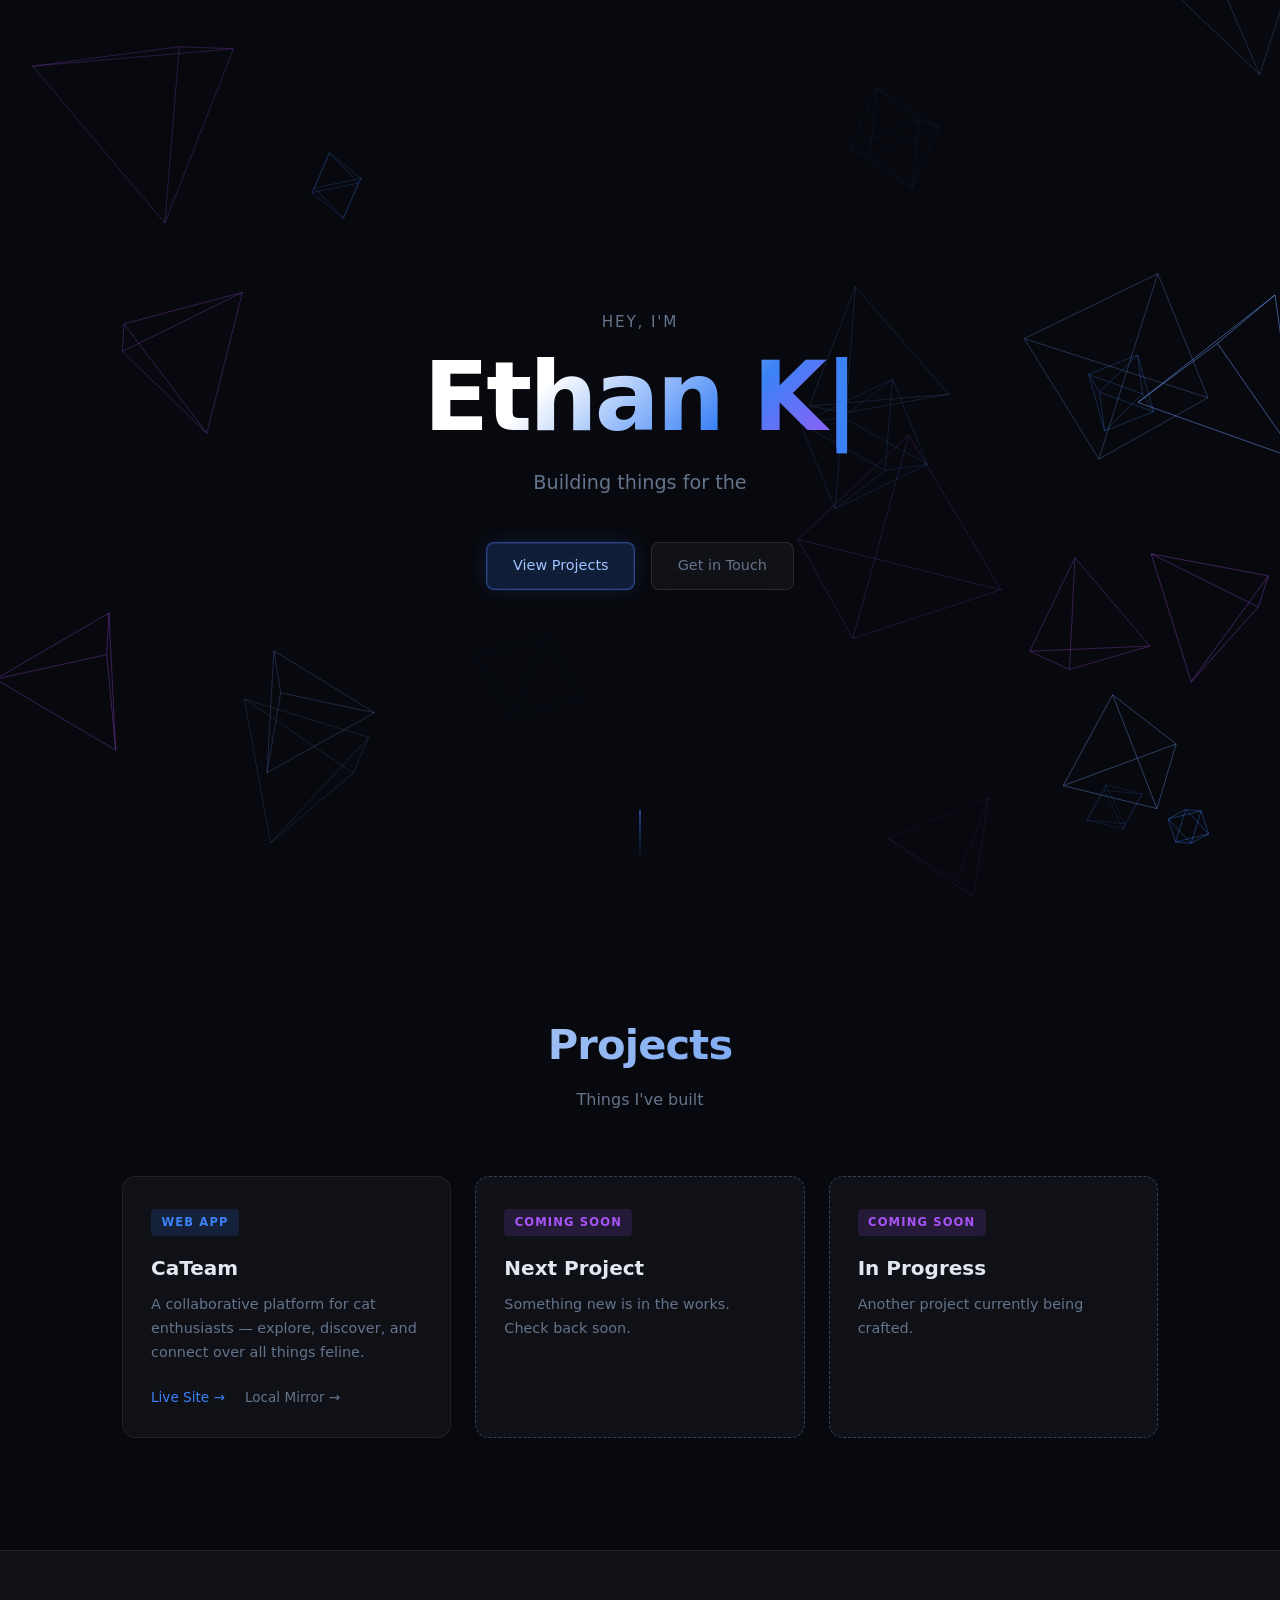
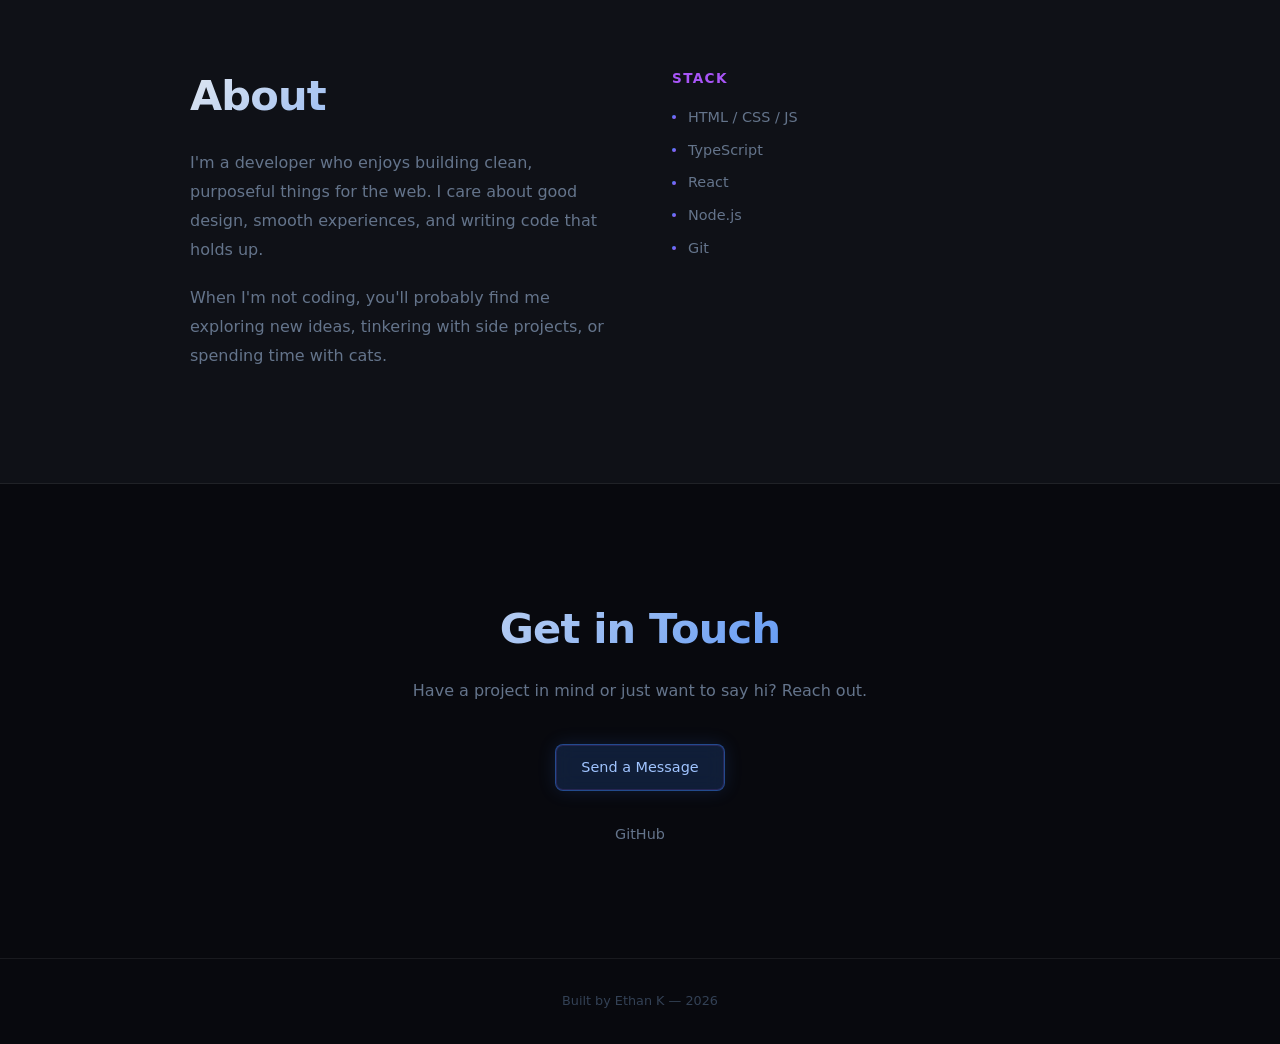
==== index.html @ a02b7e68 "Remove nav, translucent buttons, animated 3D geometric canvas background Co-authored-by: EthanK511 <" ====
<!DOCTYPE html>
<html lang="en">
<head>
  <meta charset="UTF-8" />
  <meta name="viewport" content="width=device-width, initial-scale=1.0" />
  <title>Ethan K — Portfolio</title>
  <link rel="stylesheet" href="styles.css" />
</head>
<body>

  <!-- 3D geometric canvas background -->
  <canvas id="bg-canvas"></canvas>

  <!-- Hero -->
  <section class="hero" id="hero">
    <div class="hero-content">
      <p class="hero-eyebrow">Hey, I'm</p>
      <h1 class="hero-name">Ethan K<span class="cursor">|</span></h1>
      <p class="hero-tagline"><span id="typed-text"></span></p>
      <div class="hero-cta">
        <a href="#projects" class="btn btn-primary">View Projects</a>
        <a href="#contact" class="btn btn-ghost">Get in Touch</a>
      </div>
    </div>
    <div class="scroll-hint">
      <span class="scroll-line"></span>
    </div>
  </section>

  <!-- Projects -->
  <section class="projects" id="projects">
    <div class="section-header">
      <h2 class="section-title">Projects</h2>
      <p class="section-subtitle">Things I've built</p>
    </div>
    <div class="projects-grid">

      <article class="card" data-index="0">
        <div class="card-accent"></div>
        <div class="card-body">
          <span class="card-tag">Web App</span>
          <h3 class="card-title">CaTeam</h3>
          <p class="card-desc">
            A collaborative platform for cat enthusiasts — explore, discover,
            and connect over all things feline.
          </p>
          <div class="card-links">
            <a href="https://cat.cateam.me" target="_blank" rel="noopener" class="card-link">Live Site &rarr;</a>
            <a href="cat-website/" class="card-link card-link--dim">Local Mirror &rarr;</a>
          </div>
        </div>
      </article>

      <!-- Placeholder cards — add more projects here -->
      <article class="card card--ghost" data-index="1">
        <div class="card-accent"></div>
        <div class="card-body">
          <span class="card-tag">Coming Soon</span>
          <h3 class="card-title">Next Project</h3>
          <p class="card-desc">Something new is in the works. Check back soon.</p>
        </div>
      </article>

      <article class="card card--ghost" data-index="2">
        <div class="card-accent"></div>
        <div class="card-body">
          <span class="card-tag">Coming Soon</span>
          <h3 class="card-title">In Progress</h3>
          <p class="card-desc">Another project currently being crafted.</p>
        </div>
      </article>

    </div>
  </section>

  <!-- About -->
  <section class="about" id="about">
    <div class="about-inner">
      <div class="about-text">
        <h2 class="section-title">About</h2>
        <p>
          I'm a developer who enjoys building clean, purposeful things for the web.
          I care about good design, smooth experiences, and writing code that holds up.
        </p>
        <p>
          When I'm not coding, you'll probably find me exploring new ideas, tinkering
          with side projects, or spending time with cats.
        </p>
      </div>
      <div class="about-stack">
        <h3>Stack</h3>
        <ul class="stack-list">
          <li>HTML / CSS / JS</li>
          <li>TypeScript</li>
          <li>React</li>
          <li>Node.js</li>
          <li>Git</li>
        </ul>
      </div>
    </div>
  </section>

  <!-- Contact -->
  <section class="contact" id="contact">
    <div class="contact-inner">
      <h2 class="section-title">Get in Touch</h2>
      <p class="contact-sub">Have a project in mind or just want to say hi? Reach out.</p>
      <a href="mailto:hello@cateam.me" class="btn btn-primary">Send a Message</a>
      <div class="social-links">
        <a href="https://github.com/EthanK511" target="_blank" rel="noopener">GitHub</a>
      </div>
    </div>
  </section>

  <footer class="footer">
    <p>Built by Ethan K &mdash; <span id="year"></span></p>
  </footer>

  <script src="script.js"></script>
</body>
</html>
---- styles.css ----
/* ============================================================
   Base & Reset
   ============================================================ */
*, *::before, *::after {
  box-sizing: border-box;
  margin: 0;
  padding: 0;
}

:root {
  --bg:           #08090e;
  --surface:      #0f1117;
  --surface-2:    #161822;
  --border:       rgba(255, 255, 255, 0.07);
  --blue:         #3b82f6;
  --blue-dim:     rgba(59, 130, 246, 0.15);
  --purple:       #a855f7;
  --purple-dim:   rgba(168, 85, 247, 0.15);
  --text:         #e2e8f0;
  --text-muted:   #64748b;
  --text-faint:   #334155;
  --radius:       14px;
  --transition:   0.3s cubic-bezier(0.4, 0, 0.2, 1);
}

html {
  scroll-behavior: smooth;
  font-size: 16px;
}

body {
  background: var(--bg);
  color: var(--text);
  font-family: 'Inter', system-ui, -apple-system, sans-serif;
  line-height: 1.6;
  overflow-x: hidden;
}

a {
  color: inherit;
  text-decoration: none;
}

/* ============================================================
   Canvas background
   ============================================================ */
#bg-canvas {
  position: fixed;
  inset: 0;
  z-index: 0;
  pointer-events: none;
}

/* ============================================================
   Buttons — glass / translucent
   ============================================================ */
.btn {
  display: inline-block;
  padding: 0.7rem 1.6rem;
  border-radius: 8px;
  font-size: 0.9rem;
  font-weight: 500;
  cursor: pointer;
  backdrop-filter: blur(10px);
  -webkit-backdrop-filter: blur(10px);
  transition: transform var(--transition), box-shadow var(--transition),
              background var(--transition), border-color var(--transition);
}

.btn:hover {
  transform: translateY(-2px);
}

.btn-primary {
  background: rgba(59, 130, 246, 0.18);
  border: 1px solid rgba(59, 130, 246, 0.45);
  color: #a0c4ff;
  box-shadow: 0 0 18px rgba(59, 130, 246, 0.15),
              inset 0 0 0 1px rgba(168, 85, 247, 0.15);
}

.btn-primary:hover {
  background: rgba(59, 130, 246, 0.28);
  border-color: rgba(168, 85, 247, 0.55);
  box-shadow: 0 0 28px rgba(59, 130, 246, 0.3),
              inset 0 0 0 1px rgba(168, 85, 247, 0.25);
}

.btn-ghost {
  background: rgba(255, 255, 255, 0.04);
  border: 1px solid rgba(255, 255, 255, 0.1);
  color: var(--text-muted);
}

.btn-ghost:hover {
  background: rgba(255, 255, 255, 0.08);
  border-color: rgba(59, 130, 246, 0.4);
  color: var(--text);
}

/* ============================================================
   Hero
   ============================================================ */
.hero {
  min-height: 100vh;
  display: flex;
  align-items: center;
  justify-content: center;
  position: relative;
  z-index: 1;
  padding: 2rem;
}

.hero-content {
  position: relative;
  z-index: 2;
  text-align: center;
  max-width: 720px;
}

.hero-eyebrow {
  font-size: 0.95rem;
  color: var(--text-muted);
  letter-spacing: 0.12em;
  text-transform: uppercase;
  margin-bottom: 0.75rem;
}

.hero-name {
  font-size: clamp(3rem, 8vw, 6rem);
  font-weight: 800;
  letter-spacing: -0.03em;
  line-height: 1.05;
  background: linear-gradient(135deg, #fff 30%, var(--blue) 70%, var(--purple));
  -webkit-background-clip: text;
  -webkit-text-fill-color: transparent;
  background-clip: text;
  margin-bottom: 1.25rem;
}

.cursor {
  animation: blink 1s step-end infinite;
  -webkit-text-fill-color: var(--blue);
}

@keyframes blink {
  50% { opacity: 0; }
}

.hero-tagline {
  font-size: 1.2rem;
  color: var(--text-muted);
  min-height: 1.8em;
  margin-bottom: 2.5rem;
}

.hero-cta {
  display: flex;
  gap: 1rem;
  justify-content: center;
  flex-wrap: wrap;
}

/* Scroll hint */
.scroll-hint {
  position: absolute;
  bottom: 2.5rem;
  left: 50%;
  transform: translateX(-50%);
  z-index: 2;
}

.scroll-line {
  display: block;
  width: 1px;
  height: 50px;
  margin: 0 auto;
  background: linear-gradient(to bottom, var(--blue), transparent);
  animation: scrollPulse 2s ease-in-out infinite;
}

@keyframes scrollPulse {
  0%, 100% { opacity: 0.3; transform: scaleY(1); }
  50%       { opacity: 1;   transform: scaleY(1.15); }
}

/* ============================================================
   Section shared
   ============================================================ */
section {
  padding: 7rem 2rem;
  position: relative;
  z-index: 1;
}

.section-header {
  text-align: center;
  margin-bottom: 4rem;
}

.section-title {
  font-size: clamp(1.8rem, 4vw, 2.6rem);
  font-weight: 700;
  letter-spacing: -0.02em;
  background: linear-gradient(135deg, var(--text), var(--blue));
  -webkit-background-clip: text;
  -webkit-text-fill-color: transparent;
  background-clip: text;
  margin-bottom: 0.5rem;
}

.section-subtitle {
  color: var(--text-muted);
  font-size: 1rem;
}

/* ============================================================
   Projects Grid
   ============================================================ */
.projects {
  max-width: 1100px;
  margin: 0 auto;
}

.projects-grid {
  display: grid;
  grid-template-columns: repeat(auto-fill, minmax(300px, 1fr));
  gap: 1.5rem;
}

/* Card */
.card {
  background: var(--surface);
  border: 1px solid var(--border);
  border-radius: var(--radius);
  overflow: hidden;
  position: relative;
  transition: transform var(--transition), box-shadow var(--transition),
              border-color var(--transition);
  opacity: 0;
  transform: translateY(24px);
}

.card.visible {
  opacity: 1;
  transform: translateY(0);
}

.card:hover {
  transform: translateY(-6px);
  box-shadow: 0 20px 60px rgba(0, 0, 0, 0.4), 0 0 30px rgba(59, 130, 246, 0.1);
  border-color: rgba(59, 130, 246, 0.3);
}

.card--ghost {
  border-style: dashed;
  border-color: var(--text-faint);
}

.card--ghost:hover {
  border-color: rgba(168, 85, 247, 0.35);
  box-shadow: 0 20px 60px rgba(0, 0, 0, 0.4), 0 0 30px rgba(168, 85, 247, 0.1);
}

/* Coloured top accent line */
.card-accent {
  height: 3px;
  background: linear-gradient(90deg, var(--blue), var(--purple));
  opacity: 0;
  transition: opacity var(--transition);
}

.card:hover .card-accent {
  opacity: 1;
}

.card--ghost .card-accent {
  background: linear-gradient(90deg, var(--purple), var(--blue));
}

.card-body {
  padding: 1.75rem;
}

.card-tag {
  display: inline-block;
  font-size: 0.72rem;
  font-weight: 600;
  letter-spacing: 0.1em;
  text-transform: uppercase;
  color: var(--blue);
  background: var(--blue-dim);
  padding: 0.25rem 0.65rem;
  border-radius: 4px;
  margin-bottom: 1rem;
}

.card--ghost .card-tag {
  color: var(--purple);
  background: var(--purple-dim);
}

.card-title {
  font-size: 1.25rem;
  font-weight: 700;
  margin-bottom: 0.6rem;
  color: var(--text);
}

.card-desc {
  font-size: 0.9rem;
  color: var(--text-muted);
  line-height: 1.65;
  margin-bottom: 1.4rem;
}

.card-links {
  display: flex;
  gap: 1.25rem;
  flex-wrap: wrap;
}

.card-link {
  font-size: 0.85rem;
  font-weight: 500;
  color: var(--blue);
  transition: color var(--transition);
}

.card-link:hover {
  color: var(--purple);
}

.card-link--dim {
  color: var(--text-muted);
}

.card-link--dim:hover {
  color: var(--text);
}

/* ============================================================
   About
   ============================================================ */
.about {
  background: var(--surface);
  border-top: 1px solid var(--border);
  border-bottom: 1px solid var(--border);
}

.about-inner {
  max-width: 900px;
  margin: 0 auto;
  display: grid;
  grid-template-columns: 1fr 1fr;
  gap: 4rem;
  align-items: start;
}

.about-text p {
  color: var(--text-muted);
  margin-top: 1.25rem;
  line-height: 1.8;
}

.about-stack h3 {
  font-size: 0.85rem;
  font-weight: 600;
  letter-spacing: 0.1em;
  text-transform: uppercase;
  color: var(--purple);
  margin-bottom: 1rem;
  margin-top: 0.35rem;
}

.stack-list {
  list-style: none;
  display: flex;
  flex-direction: column;
  gap: 0.6rem;
}

.stack-list li {
  font-size: 0.9rem;
  color: var(--text-muted);
  padding-left: 1rem;
  position: relative;
}

.stack-list li::before {
  content: '';
  position: absolute;
  left: 0;
  top: 50%;
  transform: translateY(-50%);
  width: 4px;
  height: 4px;
  border-radius: 50%;
  background: linear-gradient(135deg, var(--blue), var(--purple));
}

/* ============================================================
   Contact
   ============================================================ */
.contact {
  text-align: center;
}

.contact-inner {
  max-width: 600px;
  margin: 0 auto;
}

.contact-sub {
  color: var(--text-muted);
  margin-top: 1rem;
  margin-bottom: 2.5rem;
}

.social-links {
  margin-top: 2rem;
  display: flex;
  justify-content: center;
  gap: 1.5rem;
}

.social-links a {
  font-size: 0.9rem;
  color: var(--text-muted);
  transition: color var(--transition);
}

.social-links a:hover {
  color: var(--blue);
}

/* ============================================================
   Footer
   ============================================================ */
.footer {
  border-top: 1px solid var(--border);
  padding: 2rem;
  text-align: center;
  font-size: 0.8rem;
  color: var(--text-faint);
}

/* ============================================================
   Animations (shared)
   ============================================================ */
.fade-up {
  opacity: 0;
  transform: translateY(20px);
  transition: opacity 0.6s ease, transform 0.6s ease;
}

.fade-up.visible {
  opacity: 1;
  transform: none;
}

/* ============================================================
   Responsive
   ============================================================ */
@media (max-width: 700px) {
  .about-inner {
    grid-template-columns: 1fr;
    gap: 2.5rem;
  }

  .hero-cta {
    flex-direction: column;
    align-items: center;
  }
}
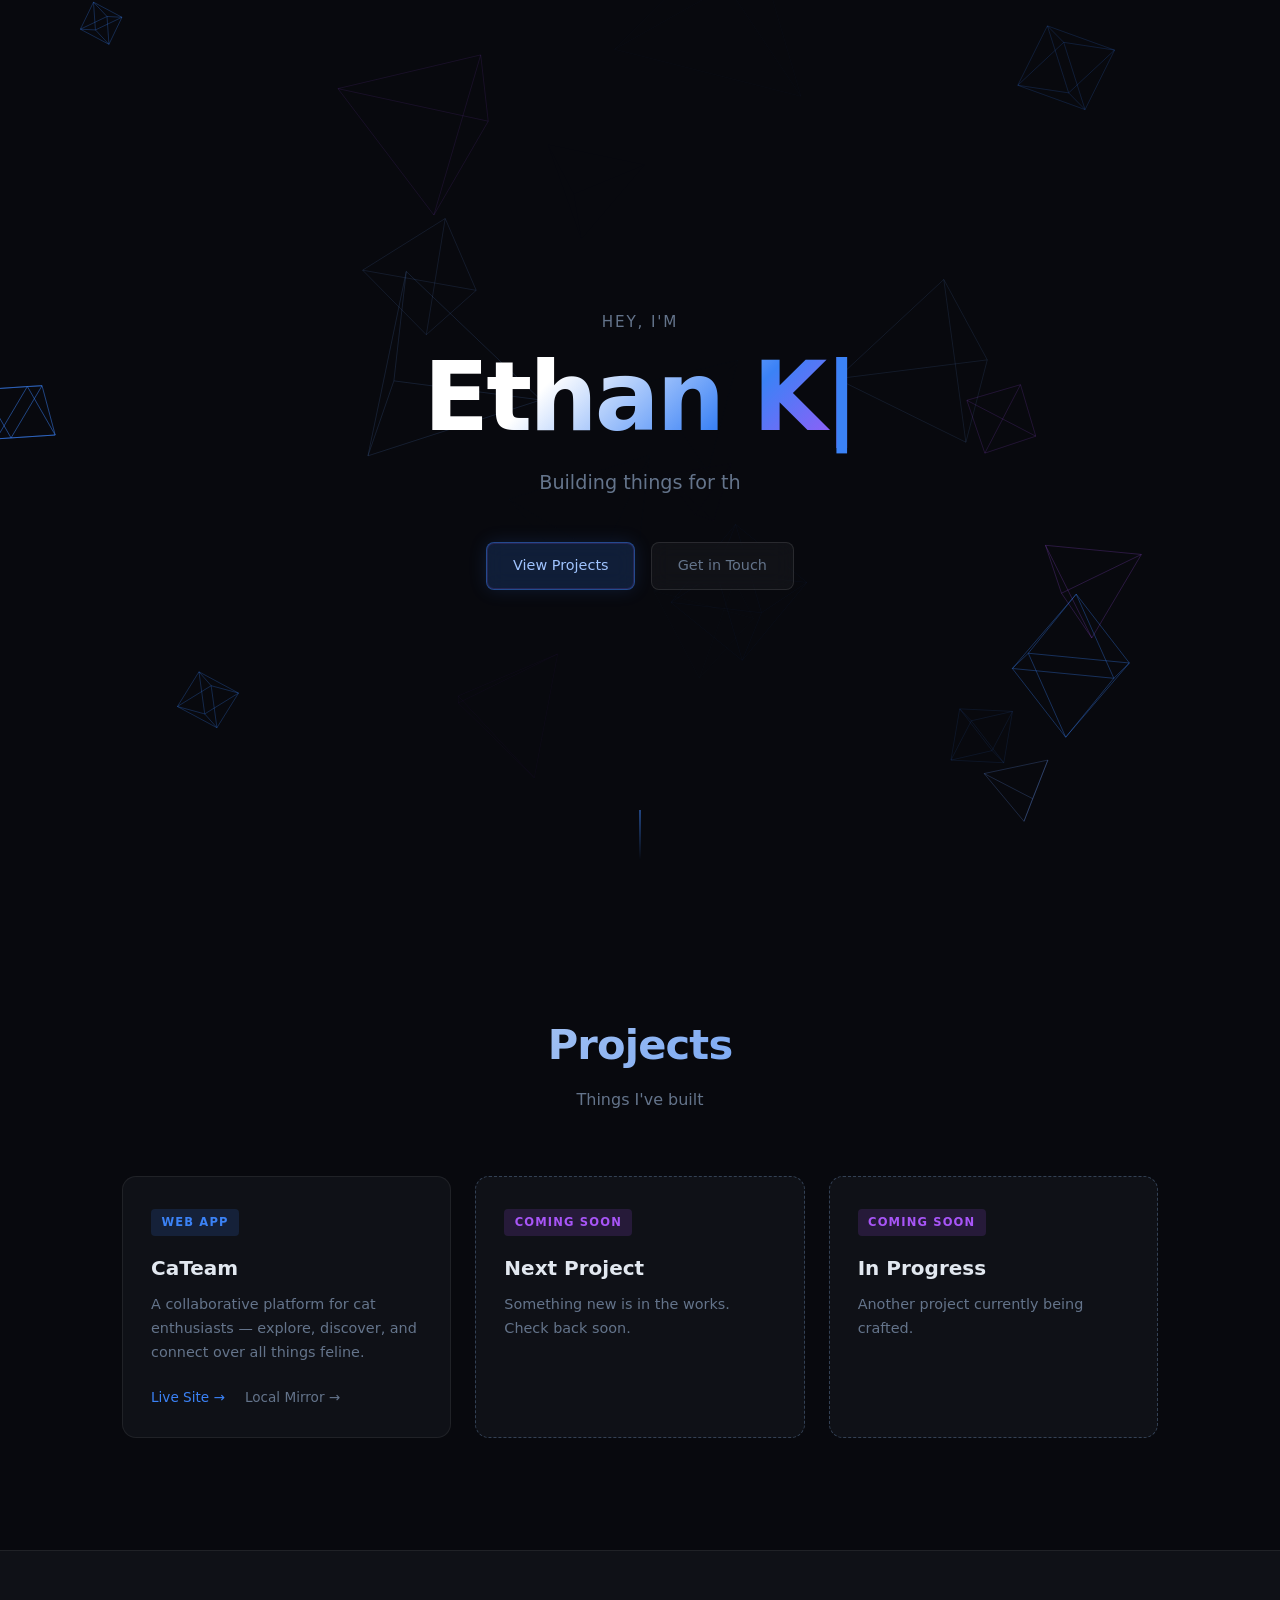
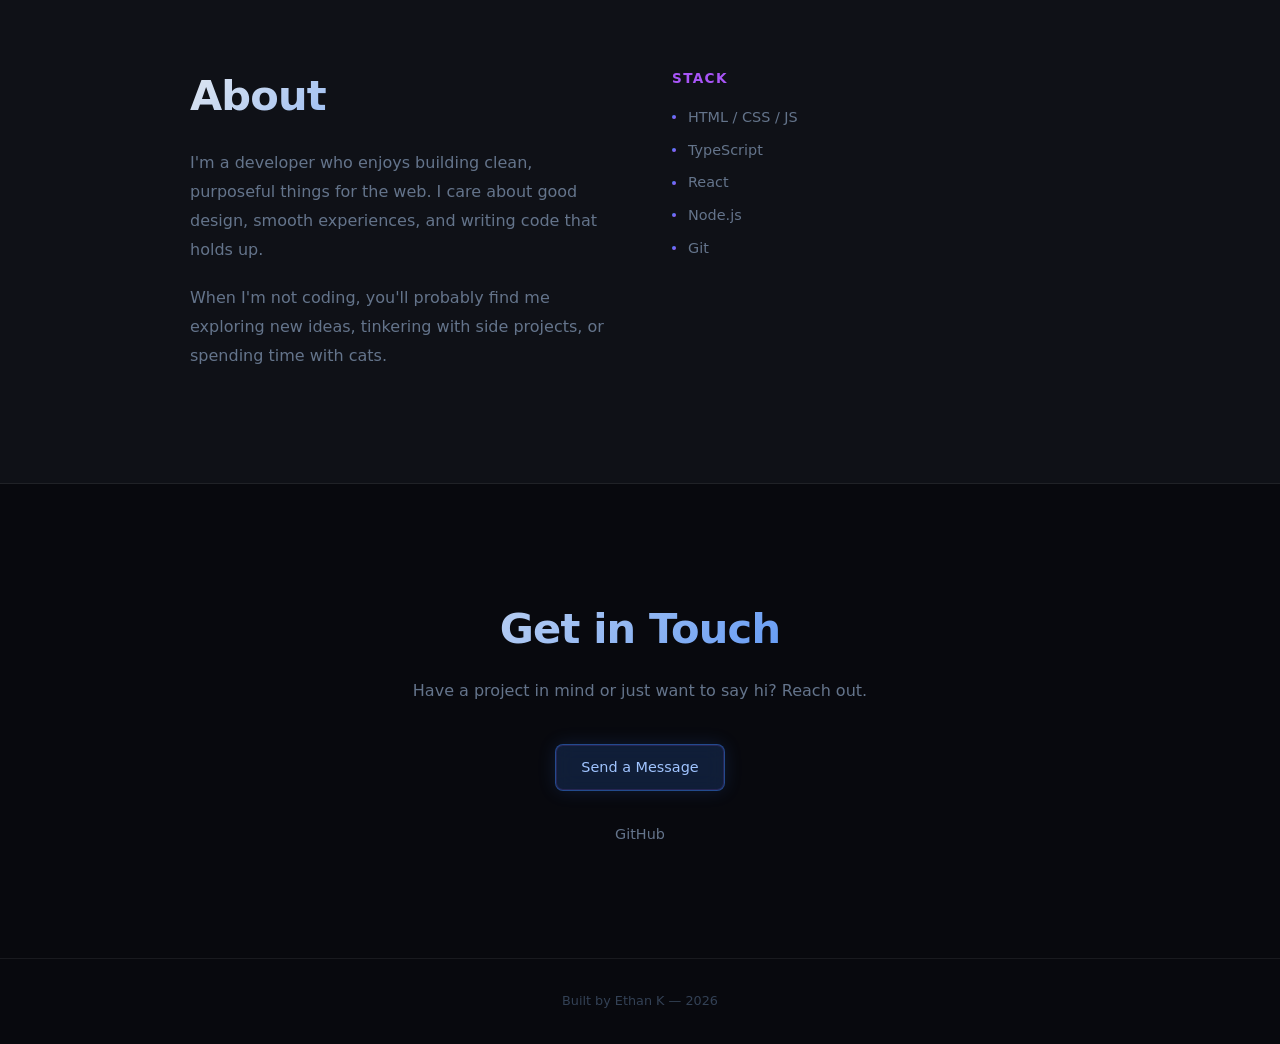
==== commit 5b249986: "Add SVG favicon and retitle page to EthanK-511 Co-authored-by: EthanK511 <234074963+EthanK511@users." ====
--- a/index.html
+++ b/index.html
@@ -3,7 +3,8 @@
 <head>
   <meta charset="UTF-8" />
   <meta name="viewport" content="width=device-width, initial-scale=1.0" />
-  <title>Ethan K — Portfolio</title>
+  <title>EthanK-511</title>
+  <link rel="icon" href="favicon.svg" type="image/svg+xml" />
   <link rel="stylesheet" href="styles.css" />
 </head>
 <body>
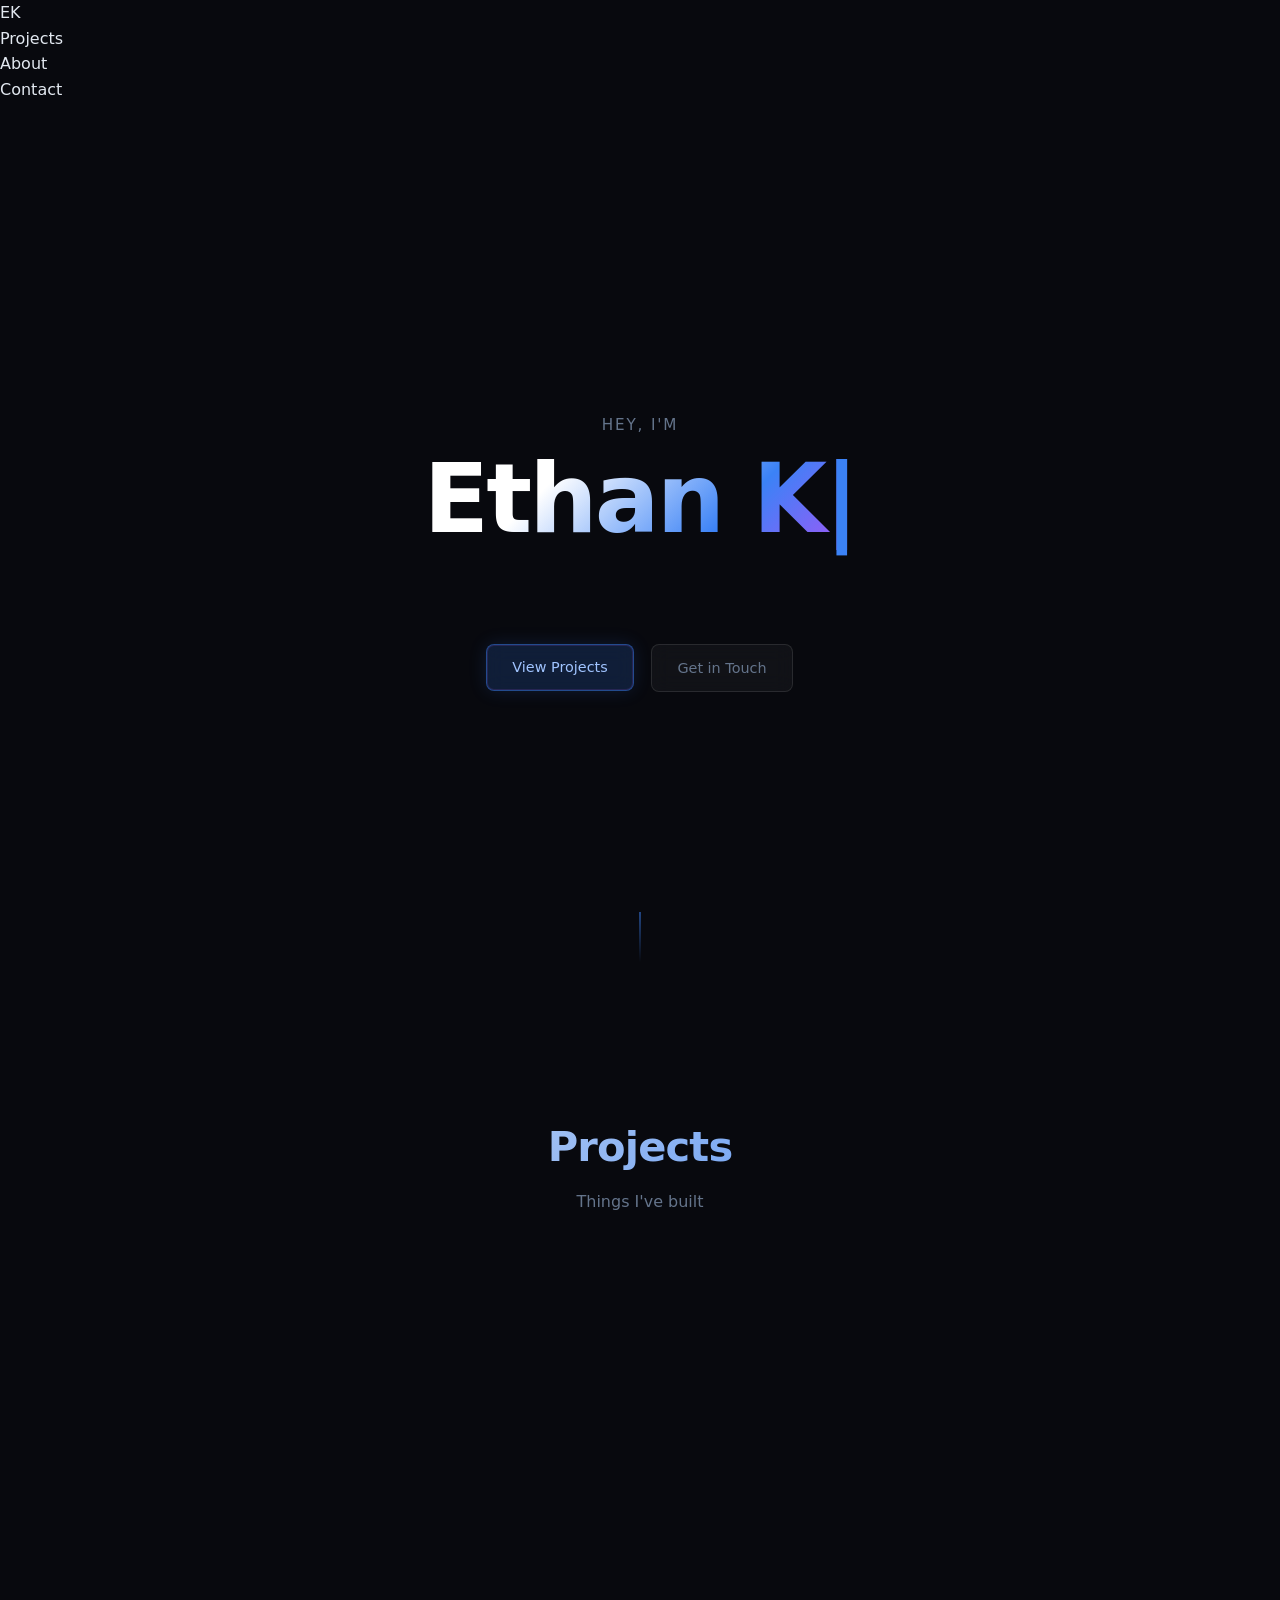
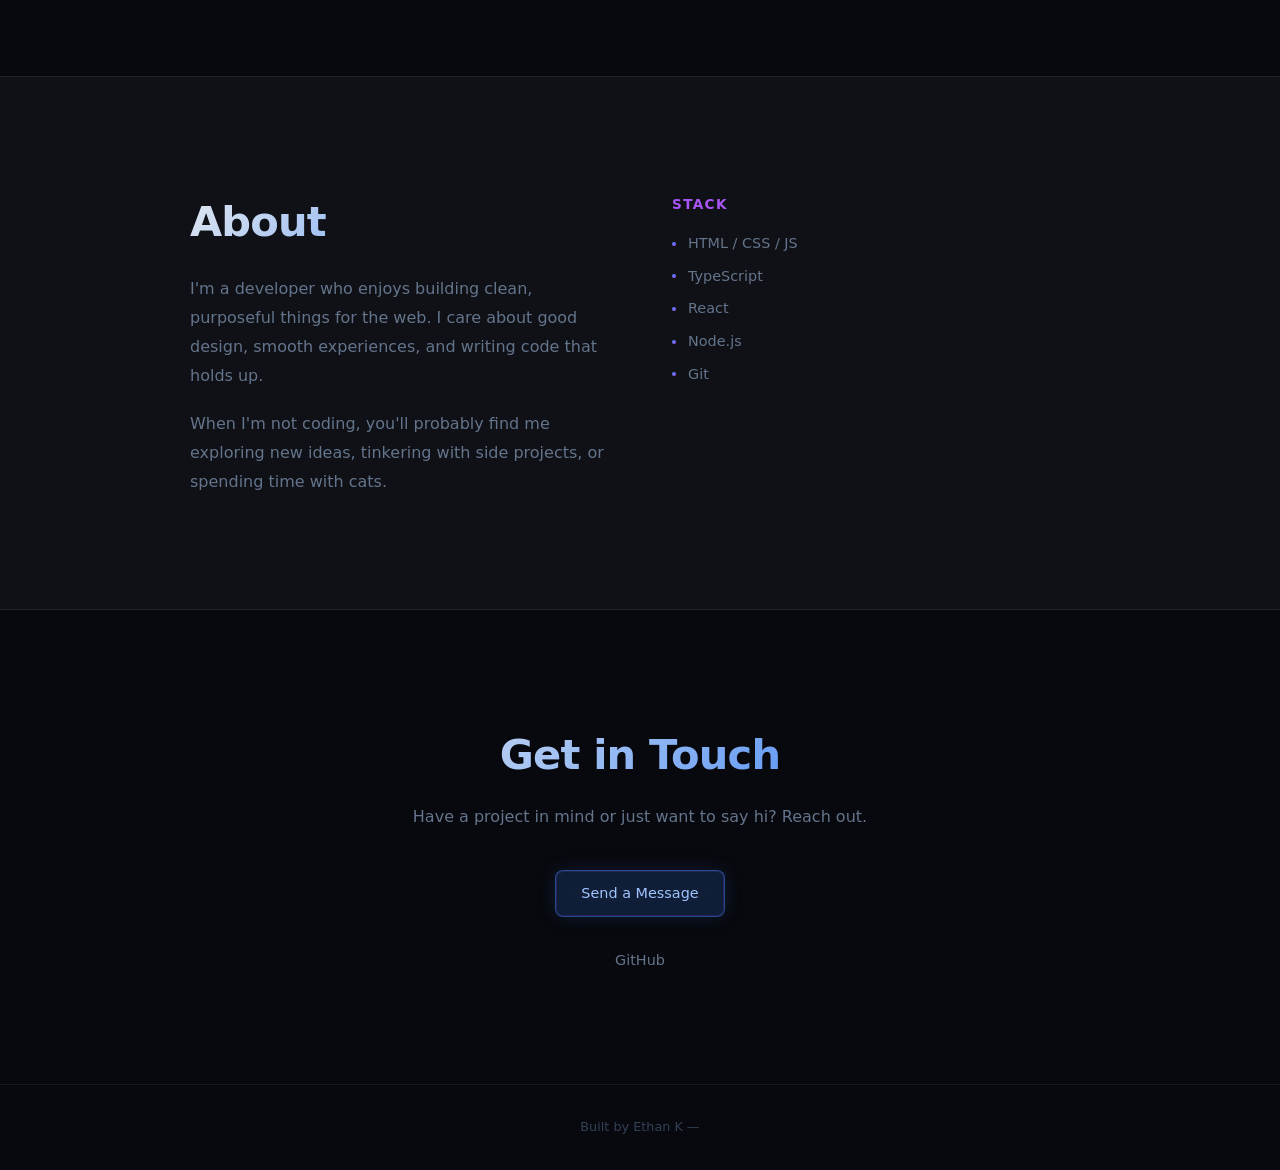
==== commit 87313946: "Update index.html" ====
--- a/index.html
+++ b/index.html
@@ -3,14 +3,22 @@
 <head>
   <meta charset="UTF-8" />
   <meta name="viewport" content="width=device-width, initial-scale=1.0" />
-  <title>EthanK-511</title>
-  <link rel="icon" href="favicon.svg" type="image/svg+xml" />
+  <title>Ethan K — Portfolio</title>
   <link rel="stylesheet" href="styles.css" />
 </head>
 <body>
 
-  <!-- 3D geometric canvas background -->
-  <canvas id="bg-canvas"></canvas>
+  <!-- Navigation -->
+  <nav class="nav" id="nav">
+    <div class="nav-inner">
+      <span class="nav-logo">EK</span>
+      <ul class="nav-links">
+        <li><a href="#projects">Projects</a></li>
+        <li><a href="#about">About</a></li>
+        <li><a href="#contact">Contact</a></li>
+      </ul>
+    </div>
+  </nav>
 
   <!-- Hero -->
   <section class="hero" id="hero">
@@ -23,6 +31,7 @@
         <a href="#contact" class="btn btn-ghost">Get in Touch</a>
       </div>
     </div>
+    <div class="hero-glow"></div>
     <div class="scroll-hint">
       <span class="scroll-line"></span>
     </div>
@@ -40,10 +49,10 @@
         <div class="card-accent"></div>
         <div class="card-body">
           <span class="card-tag">Web App</span>
-          <h3 class="card-title">CaTeam</h3>
+          <h3 class="card-title">Climate Action Team</h3>
           <p class="card-desc">
-            A collaborative platform for cat enthusiasts — explore, discover,
-            and connect over all things feline.
+            A collaborative platform for climate activists — explore, discover,
+            and connect over all things environmental.
           </p>
           <div class="card-links">
             <a href="https://cat.cateam.me" target="_blank" rel="noopener" class="card-link">Live Site &rarr;</a>
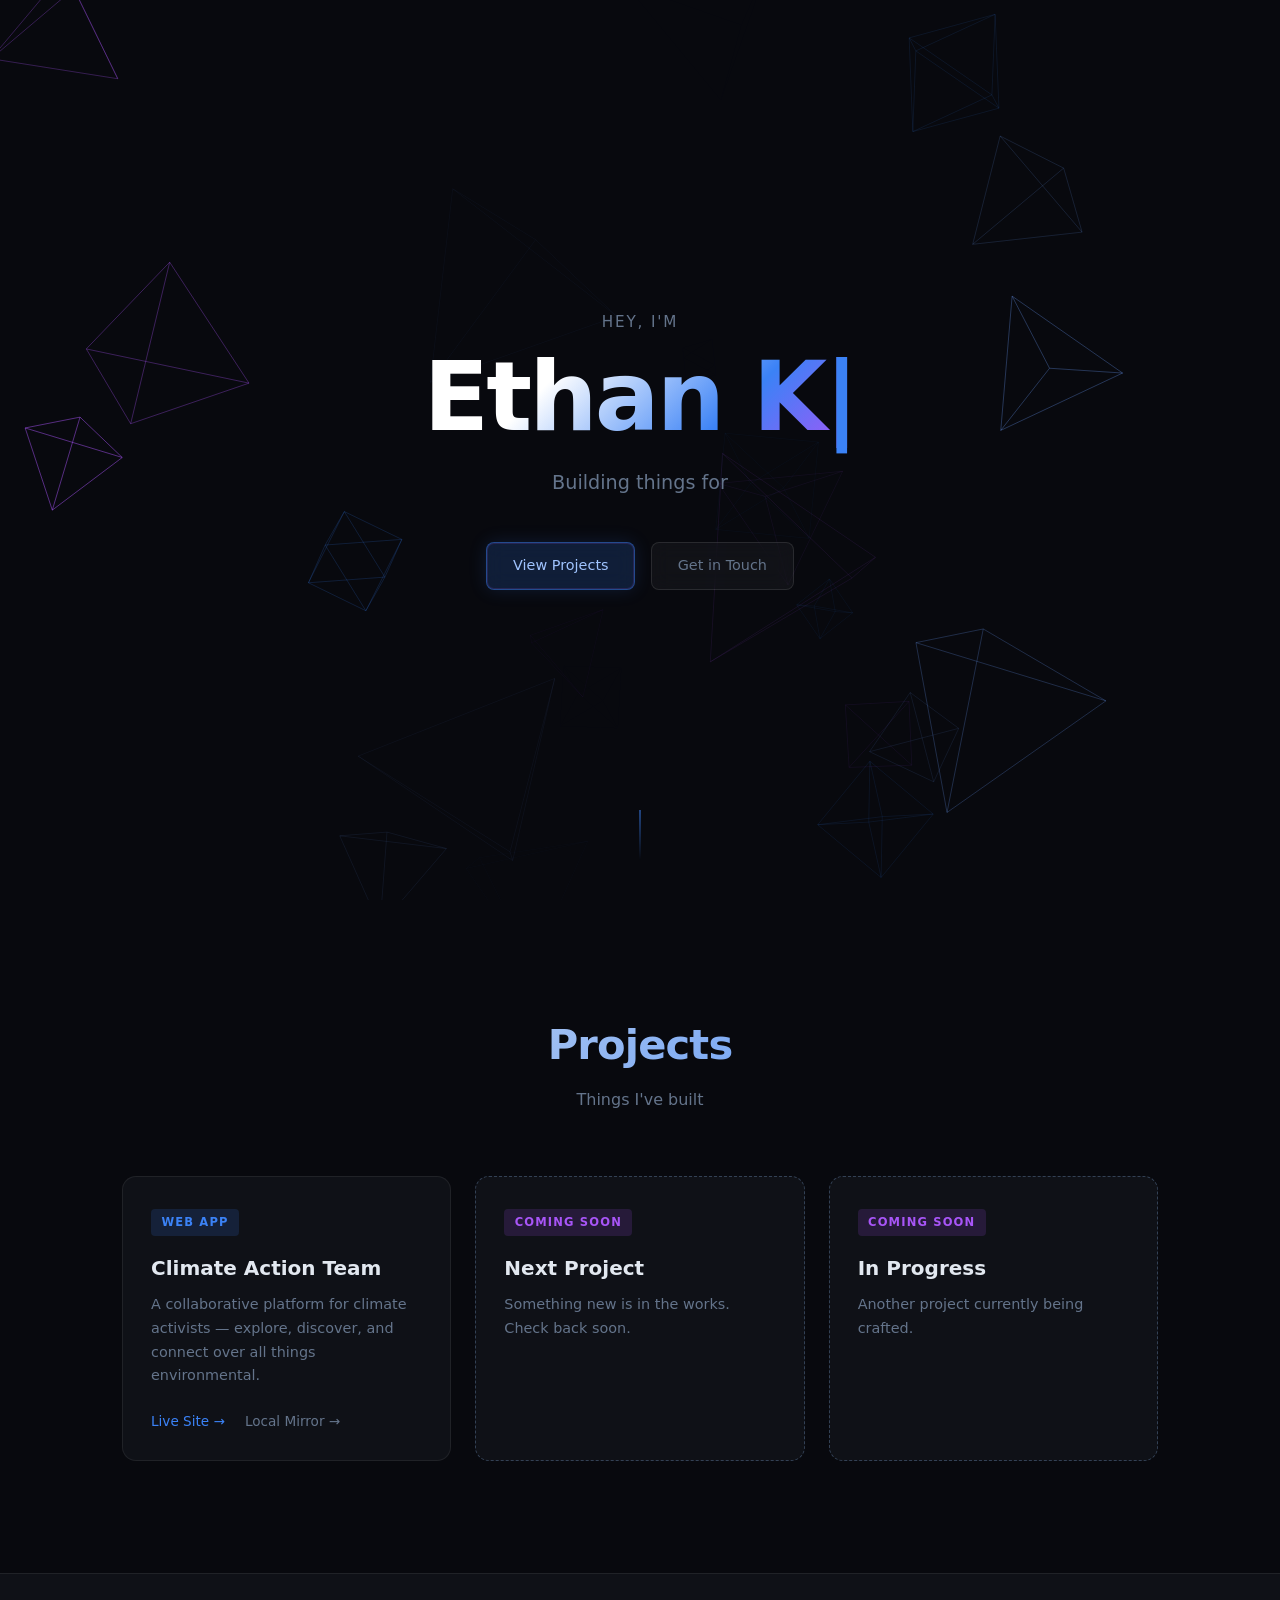
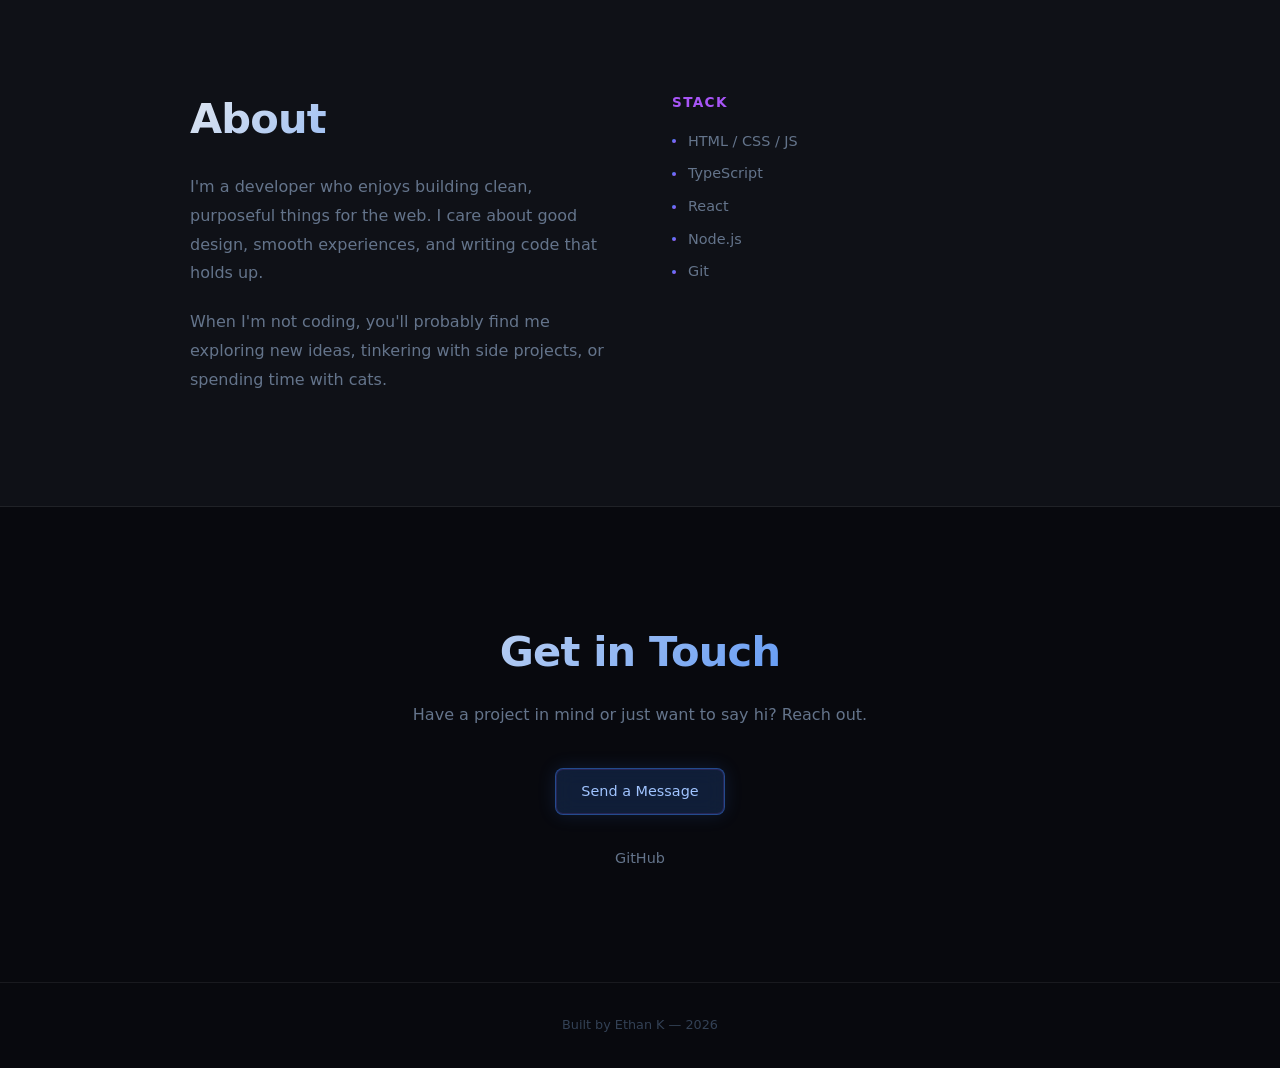
==== commit 25dc0cfc: "Merge branch 'copilot/create-homepage-showcasing-projects' of https://github.com/EthanK511/EthanK511" ====
--- a/index.html
+++ b/index.html
@@ -3,22 +3,14 @@
 <head>
   <meta charset="UTF-8" />
   <meta name="viewport" content="width=device-width, initial-scale=1.0" />
-  <title>Ethan K — Portfolio</title>
+  <title>EthanK-511</title>
+  <link rel="icon" href="favicon.svg" type="image/svg+xml" />
   <link rel="stylesheet" href="styles.css" />
 </head>
 <body>
 
-  <!-- Navigation -->
-  <nav class="nav" id="nav">
-    <div class="nav-inner">
-      <span class="nav-logo">EK</span>
-      <ul class="nav-links">
-        <li><a href="#projects">Projects</a></li>
-        <li><a href="#about">About</a></li>
-        <li><a href="#contact">Contact</a></li>
-      </ul>
-    </div>
-  </nav>
+  <!-- 3D geometric canvas background -->
+  <canvas id="bg-canvas"></canvas>
 
   <!-- Hero -->
   <section class="hero" id="hero">
@@ -31,7 +23,6 @@
         <a href="#contact" class="btn btn-ghost">Get in Touch</a>
       </div>
     </div>
-    <div class="hero-glow"></div>
     <div class="scroll-hint">
       <span class="scroll-line"></span>
     </div>
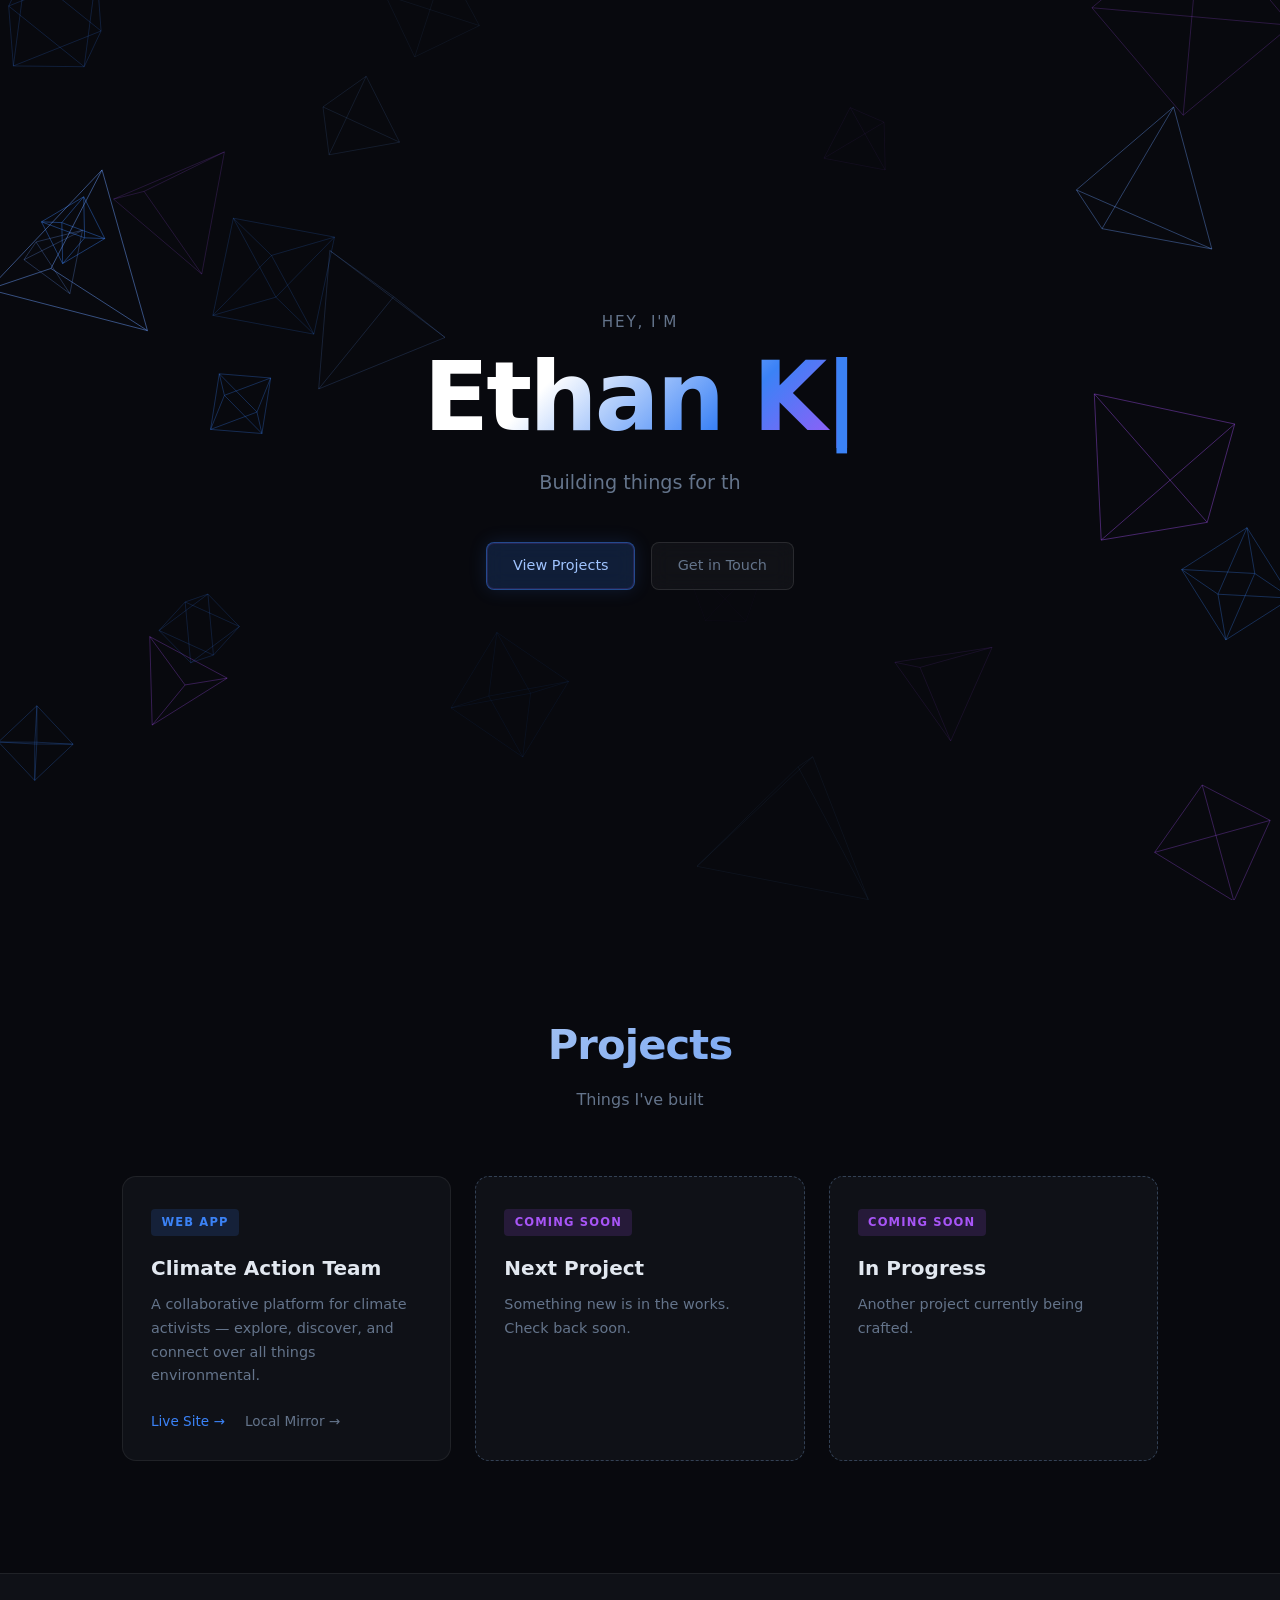
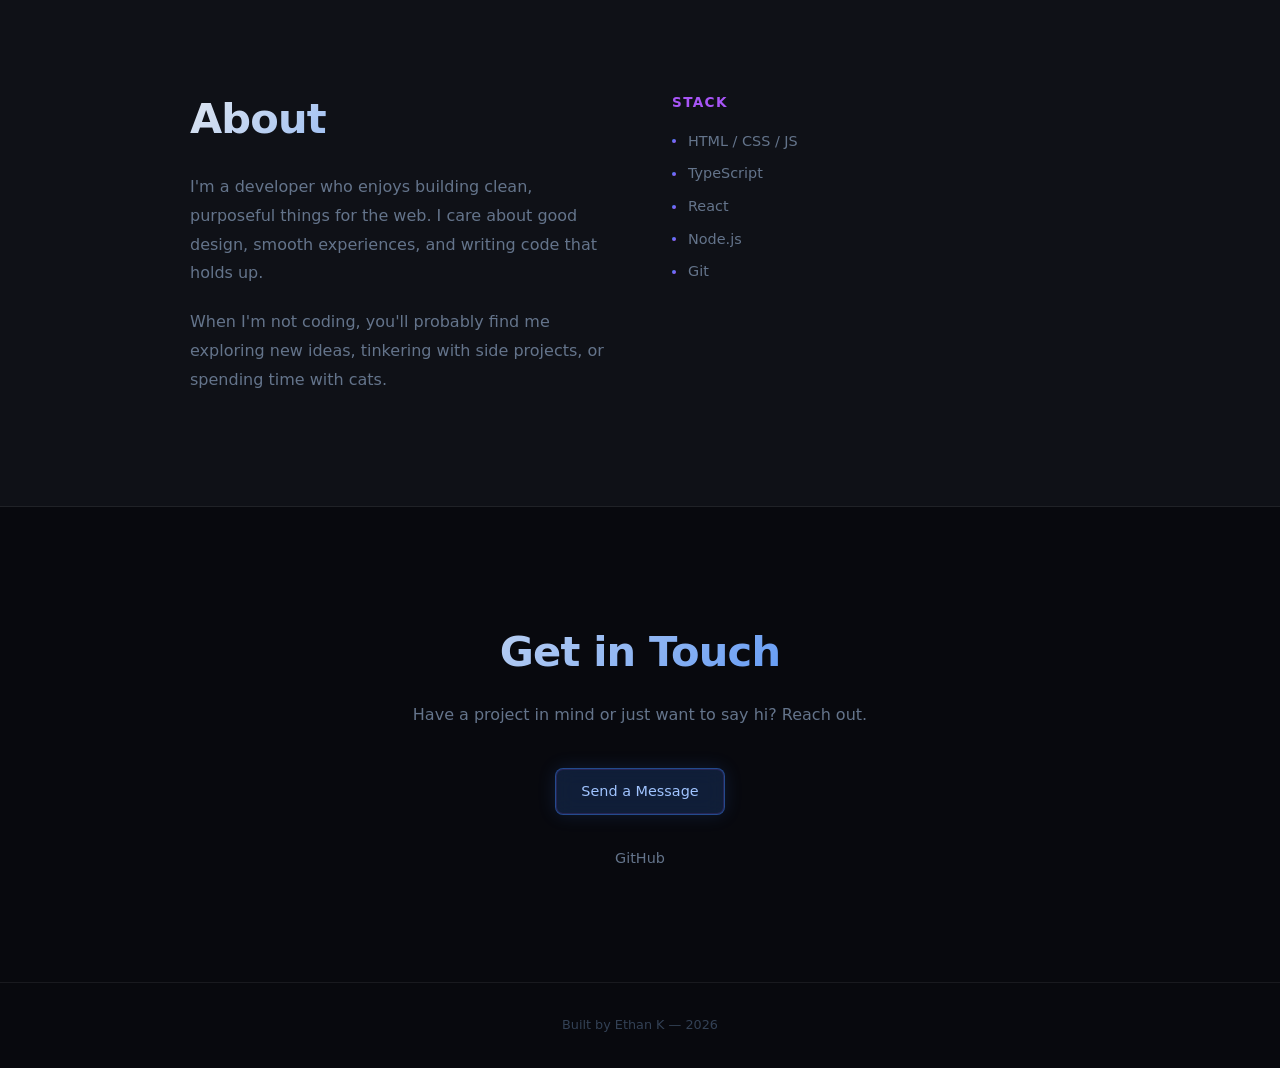
==== commit bf801018: "Remove scroll indicator; add projects.js data file for easy project management Co-authored-by: Ethan" ====
--- a/index.html
+++ b/index.html
@@ -23,9 +23,6 @@
         <a href="#contact" class="btn btn-ghost">Get in Touch</a>
       </div>
     </div>
-    <div class="scroll-hint">
-      <span class="scroll-line"></span>
-    </div>
   </section>
 
   <!-- Projects -->
@@ -34,43 +31,8 @@
       <h2 class="section-title">Projects</h2>
       <p class="section-subtitle">Things I've built</p>
     </div>
-    <div class="projects-grid">
-
-      <article class="card" data-index="0">
-        <div class="card-accent"></div>
-        <div class="card-body">
-          <span class="card-tag">Web App</span>
-          <h3 class="card-title">Climate Action Team</h3>
-          <p class="card-desc">
-            A collaborative platform for climate activists — explore, discover,
-            and connect over all things environmental.
-          </p>
-          <div class="card-links">
-            <a href="https://cat.cateam.me" target="_blank" rel="noopener" class="card-link">Live Site &rarr;</a>
-            <a href="cat-website/" class="card-link card-link--dim">Local Mirror &rarr;</a>
-          </div>
-        </div>
-      </article>
-
-      <!-- Placeholder cards — add more projects here -->
-      <article class="card card--ghost" data-index="1">
-        <div class="card-accent"></div>
-        <div class="card-body">
-          <span class="card-tag">Coming Soon</span>
-          <h3 class="card-title">Next Project</h3>
-          <p class="card-desc">Something new is in the works. Check back soon.</p>
-        </div>
-      </article>
-
-      <article class="card card--ghost" data-index="2">
-        <div class="card-accent"></div>
-        <div class="card-body">
-          <span class="card-tag">Coming Soon</span>
-          <h3 class="card-title">In Progress</h3>
-          <p class="card-desc">Another project currently being crafted.</p>
-        </div>
-      </article>
-
+    <div class="projects-grid" id="projects-grid">
+      <!-- Cards are rendered from projects.js — edit that file to add/change projects -->
     </div>
   </section>
 
@@ -117,6 +79,7 @@
     <p>Built by Ethan K &mdash; <span id="year"></span></p>
   </footer>
 
+  <script src="projects.js"></script>
   <script src="script.js"></script>
 </body>
 </html>
--- a/styles.css
+++ b/styles.css
@@ -161,29 +161,6 @@
   flex-wrap: wrap;
 }
 
-/* Scroll hint */
-.scroll-hint {
-  position: absolute;
-  bottom: 2.5rem;
-  left: 50%;
-  transform: translateX(-50%);
-  z-index: 2;
-}
-
-.scroll-line {
-  display: block;
-  width: 1px;
-  height: 50px;
-  margin: 0 auto;
-  background: linear-gradient(to bottom, var(--blue), transparent);
-  animation: scrollPulse 2s ease-in-out infinite;
-}
-
-@keyframes scrollPulse {
-  0%, 100% { opacity: 0.3; transform: scaleY(1); }
-  50%       { opacity: 1;   transform: scaleY(1.15); }
-}
-
 /* ============================================================
    Section shared
    ============================================================ */
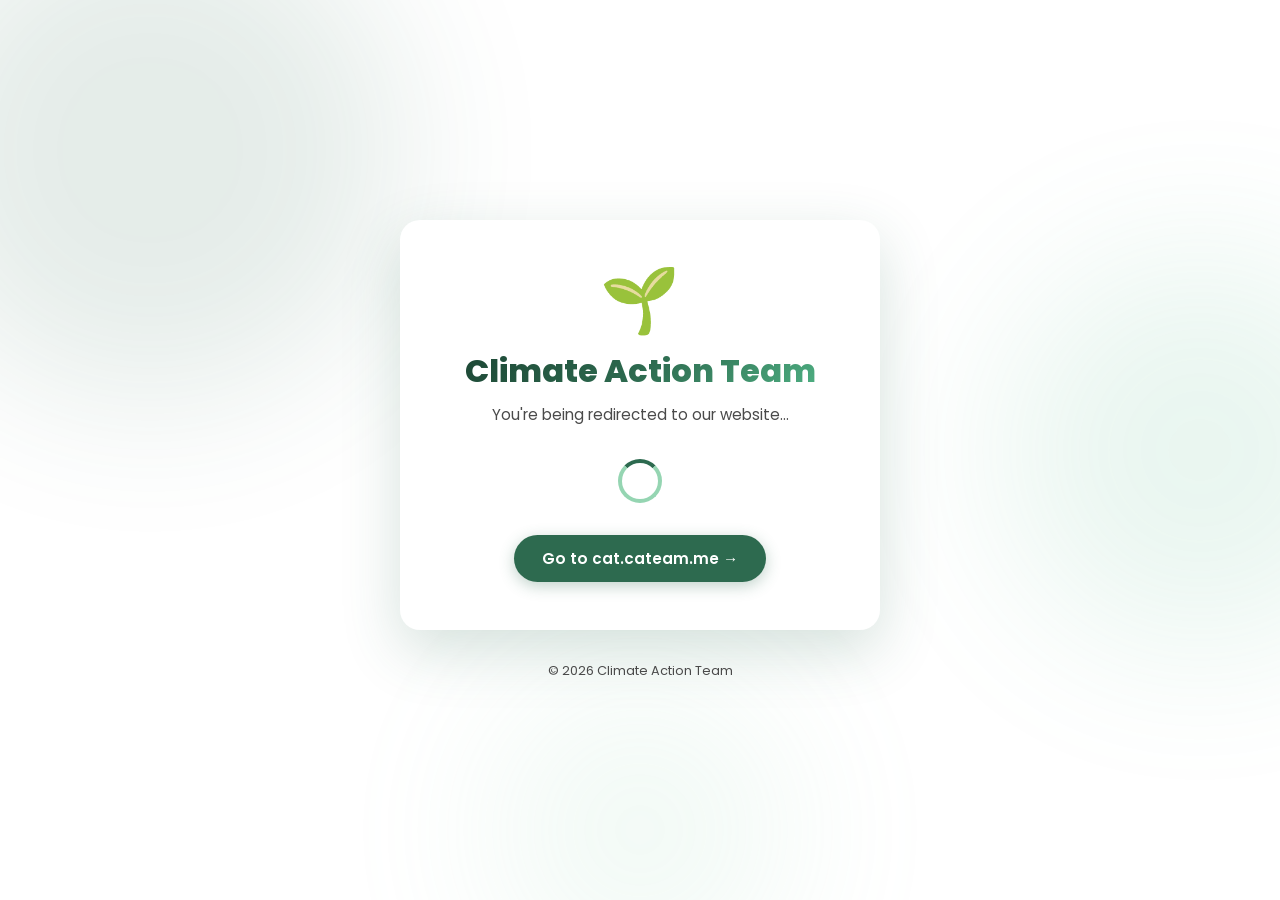
==== commit 9b86f933: "Revamp index.html for Climate Action Team redirect Updated the HTML structure for a redirect page, i" ====
--- a/index.html
+++ b/index.html
@@ -1,85 +1,241 @@
 <!DOCTYPE html>
 <html lang="en">
-<head>
-  <meta charset="UTF-8" />
-  <meta name="viewport" content="width=device-width, initial-scale=1.0" />
-  <title>EthanK-511</title>
-  <link rel="icon" href="favicon.svg" type="image/svg+xml" />
-  <link rel="stylesheet" href="styles.css" />
-</head>
-<body>
-
-  <!-- 3D geometric canvas background -->
-  <canvas id="bg-canvas"></canvas>
-
-  <!-- Hero -->
-  <section class="hero" id="hero">
-    <div class="hero-content">
-      <p class="hero-eyebrow">Hey, I'm</p>
-      <h1 class="hero-name">Ethan K<span class="cursor">|</span></h1>
-      <p class="hero-tagline"><span id="typed-text"></span></p>
-      <div class="hero-cta">
-        <a href="#projects" class="btn btn-primary">View Projects</a>
-        <a href="#contact" class="btn btn-ghost">Get in Touch</a>
+  <head>
+    <meta charset="UTF-8" />
+    <meta name="viewport" content="width=device-width, initial-scale=1.0" />
+    <meta http-equiv="refresh" content="3; url=https://cat.cateam.me" />
+    <title>Climate Action Team — Redirecting…</title>
+    <link rel="icon" type="image/svg+xml" href="https://cat.cateam.me/assets/images/favicon.svg" />
+    <link rel="preconnect" href="https://fonts.googleapis.com" />
+    <link rel="preconnect" href="https://fonts.gstatic.com" crossorigin />
+    <link href="https://fonts.googleapis.com/css2?family=Poppins:wght@300;400;500;600;700;800&display=swap" rel="stylesheet" />
+    <style>
+      :root {
+        --primary-color: #2d6a4f;
+        --primary-dark: #1b4332;
+        --primary-light: #40916c;
+        --secondary-color: #52b788;
+        --accent-color: #95d5b2;
+        --text-dark: #1a1a1a;
+        --text-light: #4a4a4a;
+        --background: #ffffff;
+        --background-light: #f8f9fa;
+      }
+
+      *, *::before, *::after {
+        box-sizing: border-box;
+        margin: 0;
+        padding: 0;
+      }
+
+      body {
+        font-family: 'Poppins', -apple-system, BlinkMacSystemFont, 'Segoe UI', Roboto, 'Helvetica Neue', Arial, sans-serif;
+        background: var(--background);
+        min-height: 100vh;
+        display: flex;
+        flex-direction: column;
+        align-items: center;
+        justify-content: center;
+        color: var(--text-dark);
+        overflow: hidden;
+      }
+
+      /* ── Background blobs ── */
+      .blob-container {
+        position: fixed;
+        inset: 0;
+        z-index: 0;
+        overflow: hidden;
+        pointer-events: none;
+      }
+
+      .hero-blob {
+        position: absolute;
+        border-radius: 50%;
+        filter: blur(80px);
+        opacity: 0.12;
+      }
+
+      .hero-blob--1 {
+        width: 500px;
+        height: 500px;
+        background: var(--primary-color);
+        top: -100px;
+        left: -100px;
+        animation: blobDrift 18s ease-in-out infinite;
+      }
+
+      .hero-blob--2 {
+        width: 400px;
+        height: 400px;
+        background: var(--secondary-color);
+        top: 50%;
+        right: -120px;
+        transform: translateY(-50%);
+        animation: blobDrift 22s ease-in-out infinite reverse;
+      }
+
+      .hero-blob--3 {
+        width: 300px;
+        height: 300px;
+        background: var(--accent-color);
+        bottom: -80px;
+        left: 50%;
+        transform: translateX(-50%);
+        animation: blobDrift 15s ease-in-out infinite 3s;
+      }
+
+      /* ── Card ── */
+      .card {
+        position: relative;
+        z-index: 1;
+        background: #ffffff;
+        border-radius: 20px;
+        box-shadow: 0 20px 60px rgba(45, 106, 79, 0.2);
+        max-width: 480px;
+        width: calc(100% - 2rem);
+        padding: 3rem 2.5rem;
+        text-align: center;
+        animation: fadeInUp 0.8s ease-out both;
+      }
+
+      /* ── Emoji ── */
+      .leaf-emoji {
+        font-size: 4rem;
+        display: block;
+        margin-bottom: 1.25rem;
+        animation: float 3s ease-in-out infinite;
+        line-height: 1;
+      }
+
+      /* ── Heading ── */
+      .card-title {
+        font-size: clamp(1.5rem, 5vw, 2rem);
+        font-weight: 800;
+        background: linear-gradient(135deg, #1b4332 0%, #2d6a4f 50%, #52b788 100%);
+        -webkit-background-clip: text;
+        -webkit-text-fill-color: transparent;
+        background-clip: text;
+        margin-bottom: 0.75rem;
+        line-height: 1.2;
+      }
+
+      /* ── Subtitle ── */
+      .card-subtitle {
+        font-size: 0.95rem;
+        color: var(--text-light);
+        font-weight: 400;
+        margin-bottom: 2rem;
+        line-height: 1.6;
+      }
+
+      /* ── Spinner ── */
+      .spinner-wrap {
+        display: flex;
+        justify-content: center;
+        margin-bottom: 2rem;
+      }
+
+      .spinner {
+        width: 44px;
+        height: 44px;
+        border: 4px solid var(--accent-color);
+        border-top-color: var(--primary-color);
+        border-radius: 50%;
+        animation: spin 0.9s linear infinite;
+      }
+
+      /* ── Button ── */
+      .btn {
+        display: inline-block;
+        text-decoration: none;
+        font-family: inherit;
+        font-size: 0.95rem;
+        font-weight: 600;
+        padding: 0.75rem 1.75rem;
+        border-radius: 9999px;
+        cursor: pointer;
+        transition: transform 0.2s ease, box-shadow 0.2s ease;
+      }
+
+      .btn-primary {
+        background: var(--primary-color);
+        color: #ffffff;
+        box-shadow: 0 4px 15px rgba(45, 106, 79, 0.3);
+      }
+
+      .btn-primary:hover {
+        transform: translateY(-3px);
+        box-shadow: 0 8px 25px rgba(45, 106, 79, 0.4);
+      }
+
+      /* ── Footer ── */
+      .page-footer {
+        position: relative;
+        z-index: 1;
+        margin-top: 2rem;
+        font-size: 0.8rem;
+        color: var(--text-light);
+      }
+
+      /* ── Animations ── */
+      @keyframes fadeInUp {
+        from {
+          opacity: 0;
+          transform: translateY(30px);
+        }
+        to {
+          opacity: 1;
+          transform: translateY(0);
+        }
+      }
+
+      @keyframes float {
+        0%, 100% { transform: translateY(0); }
+        50%       { transform: translateY(-15px); }
+      }
+
+      @keyframes blobDrift {
+        0%, 100% { transform: translate(0, 0) scale(1); }
+        33%      { transform: translate(30px, -30px) scale(1.05); }
+        66%      { transform: translate(-20px, 20px) scale(0.97); }
+      }
+
+      @keyframes spin {
+        to { transform: rotate(360deg); }
+      }
+    </style>
+  </head>
+  <body>
+
+    <!-- Background blobs -->
+    <div class="blob-container" aria-hidden="true">
+      <div class="hero-blob hero-blob--1"></div>
+      <div class="hero-blob hero-blob--2"></div>
+      <div class="hero-blob hero-blob--3"></div>
+    </div>
+
+    <!-- Splash card -->
+    <main class="card" role="main">
+      <span class="leaf-emoji" aria-hidden="true">🌱</span>
+      <h1 class="card-title">Climate Action Team</h1>
+      <p class="card-subtitle">You're being redirected to our website…</p>
+      <div class="spinner-wrap" aria-label="Loading">
+        <div class="spinner"></div>
       </div>
-    </div>
-  </section>
-
-  <!-- Projects -->
-  <section class="projects" id="projects">
-    <div class="section-header">
-      <h2 class="section-title">Projects</h2>
-      <p class="section-subtitle">Things I've built</p>
-    </div>
-    <div class="projects-grid" id="projects-grid">
-      <!-- Cards are rendered from projects.js — edit that file to add/change projects -->
-    </div>
-  </section>
-
-  <!-- About -->
-  <section class="about" id="about">
-    <div class="about-inner">
-      <div class="about-text">
-        <h2 class="section-title">About</h2>
-        <p>
-          I'm a developer who enjoys building clean, purposeful things for the web.
-          I care about good design, smooth experiences, and writing code that holds up.
-        </p>
-        <p>
-          When I'm not coding, you'll probably find me exploring new ideas, tinkering
-          with side projects, or spending time with cats.
-        </p>
-      </div>
-      <div class="about-stack">
-        <h3>Stack</h3>
-        <ul class="stack-list">
-          <li>HTML / CSS / JS</li>
-          <li>TypeScript</li>
-          <li>React</li>
-          <li>Node.js</li>
-          <li>Git</li>
-        </ul>
-      </div>
-    </div>
-  </section>
-
-  <!-- Contact -->
-  <section class="contact" id="contact">
-    <div class="contact-inner">
-      <h2 class="section-title">Get in Touch</h2>
-      <p class="contact-sub">Have a project in mind or just want to say hi? Reach out.</p>
-      <a href="mailto:hello@cateam.me" class="btn btn-primary">Send a Message</a>
-      <div class="social-links">
-        <a href="https://github.com/EthanK511" target="_blank" rel="noopener">GitHub</a>
-      </div>
-    </div>
-  </section>
-
-  <footer class="footer">
-    <p>Built by Ethan K &mdash; <span id="year"></span></p>
-  </footer>
-
-  <script src="projects.js"></script>
-  <script src="script.js"></script>
-</body>
+      <a href="https://cat.cateam.me" class="btn btn-primary">Go to cat.cateam.me →</a>
+    </main>
+
+    <!-- Footer -->
+    <footer class="page-footer">
+      <p>© 2026 Climate Action Team</p>
+    </footer>
+
+    <script>
+      setTimeout(function () {
+        window.location.href = 'https://cat.cateam.me';
+      }, 3000);
+    </script>
+
+  </body>
 </html>
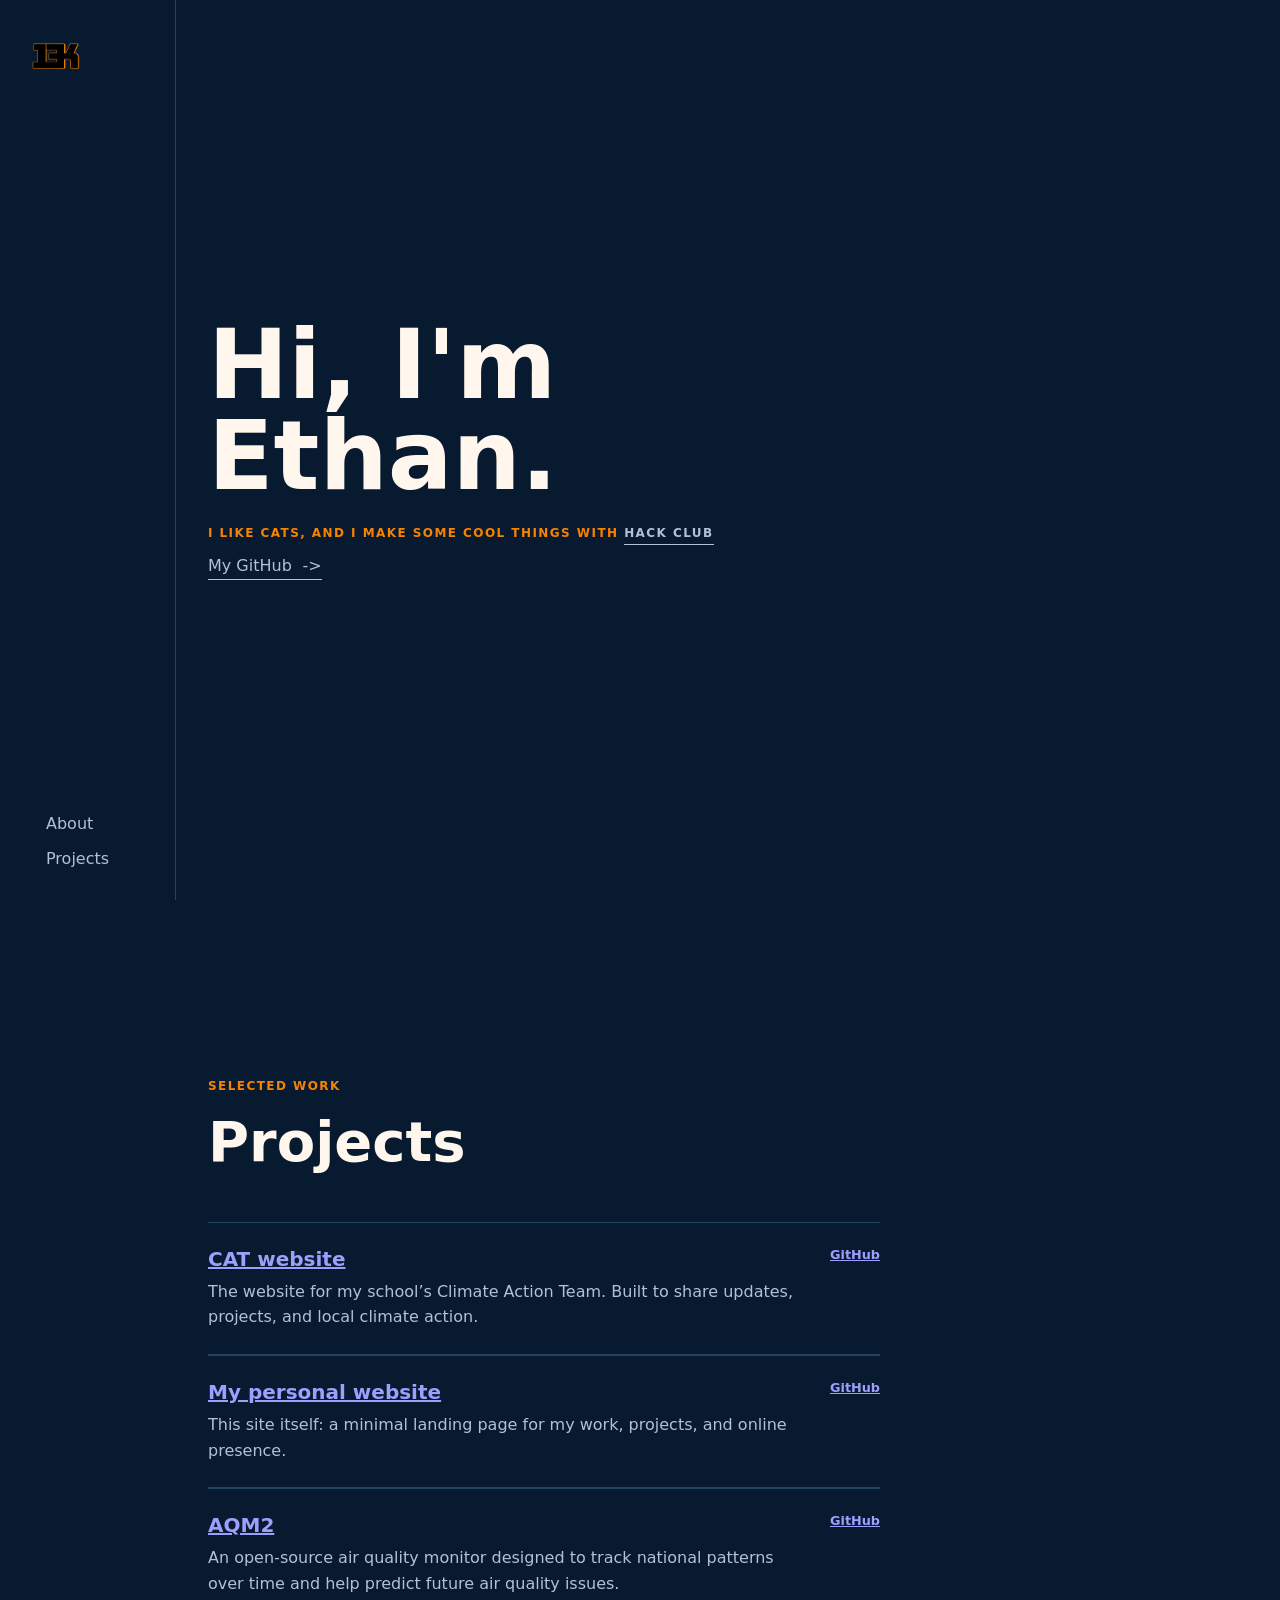
==== commit 80e67c3c: "init" ====
--- a/index.html
+++ b/index.html
@@ -1,241 +1,59 @@
-<!DOCTYPE html>
+<!doctype html>
 <html lang="en">
   <head>
-    <meta charset="UTF-8" />
-    <meta name="viewport" content="width=device-width, initial-scale=1.0" />
-    <meta http-equiv="refresh" content="3; url=https://cat.cateam.me" />
-    <title>Climate Action Team — Redirecting…</title>
-    <link rel="icon" type="image/svg+xml" href="https://cat.cateam.me/assets/images/favicon.svg" />
-    <link rel="preconnect" href="https://fonts.googleapis.com" />
-    <link rel="preconnect" href="https://fonts.gstatic.com" crossorigin />
-    <link href="https://fonts.googleapis.com/css2?family=Poppins:wght@300;400;500;600;700;800&display=swap" rel="stylesheet" />
-    <style>
-      :root {
-        --primary-color: #2d6a4f;
-        --primary-dark: #1b4332;
-        --primary-light: #40916c;
-        --secondary-color: #52b788;
-        --accent-color: #95d5b2;
-        --text-dark: #1a1a1a;
-        --text-light: #4a4a4a;
-        --background: #ffffff;
-        --background-light: #f8f9fa;
-      }
-
-      *, *::before, *::after {
-        box-sizing: border-box;
-        margin: 0;
-        padding: 0;
-      }
-
-      body {
-        font-family: 'Poppins', -apple-system, BlinkMacSystemFont, 'Segoe UI', Roboto, 'Helvetica Neue', Arial, sans-serif;
-        background: var(--background);
-        min-height: 100vh;
-        display: flex;
-        flex-direction: column;
-        align-items: center;
-        justify-content: center;
-        color: var(--text-dark);
-        overflow: hidden;
-      }
-
-      /* ── Background blobs ── */
-      .blob-container {
-        position: fixed;
-        inset: 0;
-        z-index: 0;
-        overflow: hidden;
-        pointer-events: none;
-      }
-
-      .hero-blob {
-        position: absolute;
-        border-radius: 50%;
-        filter: blur(80px);
-        opacity: 0.12;
-      }
-
-      .hero-blob--1 {
-        width: 500px;
-        height: 500px;
-        background: var(--primary-color);
-        top: -100px;
-        left: -100px;
-        animation: blobDrift 18s ease-in-out infinite;
-      }
-
-      .hero-blob--2 {
-        width: 400px;
-        height: 400px;
-        background: var(--secondary-color);
-        top: 50%;
-        right: -120px;
-        transform: translateY(-50%);
-        animation: blobDrift 22s ease-in-out infinite reverse;
-      }
-
-      .hero-blob--3 {
-        width: 300px;
-        height: 300px;
-        background: var(--accent-color);
-        bottom: -80px;
-        left: 50%;
-        transform: translateX(-50%);
-        animation: blobDrift 15s ease-in-out infinite 3s;
-      }
-
-      /* ── Card ── */
-      .card {
-        position: relative;
-        z-index: 1;
-        background: #ffffff;
-        border-radius: 20px;
-        box-shadow: 0 20px 60px rgba(45, 106, 79, 0.2);
-        max-width: 480px;
-        width: calc(100% - 2rem);
-        padding: 3rem 2.5rem;
-        text-align: center;
-        animation: fadeInUp 0.8s ease-out both;
-      }
-
-      /* ── Emoji ── */
-      .leaf-emoji {
-        font-size: 4rem;
-        display: block;
-        margin-bottom: 1.25rem;
-        animation: float 3s ease-in-out infinite;
-        line-height: 1;
-      }
-
-      /* ── Heading ── */
-      .card-title {
-        font-size: clamp(1.5rem, 5vw, 2rem);
-        font-weight: 800;
-        background: linear-gradient(135deg, #1b4332 0%, #2d6a4f 50%, #52b788 100%);
-        -webkit-background-clip: text;
-        -webkit-text-fill-color: transparent;
-        background-clip: text;
-        margin-bottom: 0.75rem;
-        line-height: 1.2;
-      }
-
-      /* ── Subtitle ── */
-      .card-subtitle {
-        font-size: 0.95rem;
-        color: var(--text-light);
-        font-weight: 400;
-        margin-bottom: 2rem;
-        line-height: 1.6;
-      }
-
-      /* ── Spinner ── */
-      .spinner-wrap {
-        display: flex;
-        justify-content: center;
-        margin-bottom: 2rem;
-      }
-
-      .spinner {
-        width: 44px;
-        height: 44px;
-        border: 4px solid var(--accent-color);
-        border-top-color: var(--primary-color);
-        border-radius: 50%;
-        animation: spin 0.9s linear infinite;
-      }
-
-      /* ── Button ── */
-      .btn {
-        display: inline-block;
-        text-decoration: none;
-        font-family: inherit;
-        font-size: 0.95rem;
-        font-weight: 600;
-        padding: 0.75rem 1.75rem;
-        border-radius: 9999px;
-        cursor: pointer;
-        transition: transform 0.2s ease, box-shadow 0.2s ease;
-      }
-
-      .btn-primary {
-        background: var(--primary-color);
-        color: #ffffff;
-        box-shadow: 0 4px 15px rgba(45, 106, 79, 0.3);
-      }
-
-      .btn-primary:hover {
-        transform: translateY(-3px);
-        box-shadow: 0 8px 25px rgba(45, 106, 79, 0.4);
-      }
-
-      /* ── Footer ── */
-      .page-footer {
-        position: relative;
-        z-index: 1;
-        margin-top: 2rem;
-        font-size: 0.8rem;
-        color: var(--text-light);
-      }
-
-      /* ── Animations ── */
-      @keyframes fadeInUp {
-        from {
-          opacity: 0;
-          transform: translateY(30px);
-        }
-        to {
-          opacity: 1;
-          transform: translateY(0);
-        }
-      }
-
-      @keyframes float {
-        0%, 100% { transform: translateY(0); }
-        50%       { transform: translateY(-15px); }
-      }
-
-      @keyframes blobDrift {
-        0%, 100% { transform: translate(0, 0) scale(1); }
-        33%      { transform: translate(30px, -30px) scale(1.05); }
-        66%      { transform: translate(-20px, 20px) scale(0.97); }
-      }
-
-      @keyframes spin {
-        to { transform: rotate(360deg); }
-      }
-    </style>
+    <meta charset="utf-8">
+    <meta name="viewport" content="width=device-width, initial-scale=1">
+    <meta name="description" content="Ethan K.'s personal website.">
+    <title>HackerCat</title>
+    <link rel="icon" href="ethanlogo.png" type="image/png">
+    <link rel="stylesheet" href="styles.css">
   </head>
   <body>
+    <aside class="sidebar" aria-label="Main navigation">
+      <a class="logo" href="#about" aria-label="Ethan K. home">
+        <img class="logo-mark" src="ethanlogo.png" alt="Ethan K. logo" />
+      </a>
+      <nav>
+        <a href="#about">About</a>
+        <a href="#projects">Projects</a>
+      </nav>
+    </aside>
 
-    <!-- Background blobs -->
-    <div class="blob-container" aria-hidden="true">
-      <div class="hero-blob hero-blob--1"></div>
-      <div class="hero-blob hero-blob--2"></div>
-      <div class="hero-blob hero-blob--3"></div>
-    </div>
+    <main>
+      <section id="about" class="section about" aria-labelledby="about-title">
+        <h1 id="about-title">Hi, I'm Ethan.</h1>
+        <p class="eyebrow">I like cats, and i make some cool things with <a class="text-link" href="https://hackclub.com">Hack CLub</a></p>
+        <a class="text-link" href="https://github.com/EthanK511">My GitHub <span aria-hidden="true">-&gt;</span></a>
+      </section>
 
-    <!-- Splash card -->
-    <main class="card" role="main">
-      <span class="leaf-emoji" aria-hidden="true">🌱</span>
-      <h1 class="card-title">Climate Action Team</h1>
-      <p class="card-subtitle">You're being redirected to our website…</p>
-      <div class="spinner-wrap" aria-label="Loading">
-        <div class="spinner"></div>
-      </div>
-      <a href="https://cat.cateam.me" class="btn btn-primary">Go to cat.cateam.me →</a>
+      <section id="projects" class="section" aria-labelledby="projects-title">
+        <p class="eyebrow">Selected work</p>
+        <h2 id="projects-title">Projects</h2>
+
+        <article class="project">
+          <div>
+            <h3><a href="https://cateam.me" target="_blank" rel="noreferrer">CAT website</a></h3>
+            <p>The website for my school’s Climate Action Team. Built to share updates, projects, and local climate action.</p>
+          </div>
+          <span class="project-status"><a href="https://github.com/EthanK511/cat-website" target="_blank" rel="noreferrer">GitHub</a></span>
+        </article>
+
+        <article class="project">
+          <div>
+            <h3><a href="https://e3nk.dev" target="_blank" rel="noreferrer">My personal website</a></h3>
+            <p>This site itself: a minimal landing page for my work, projects, and online presence.</p>
+          </div>
+          <span class="project-status"><a href="https://github.com/EthanK511/EthanK511.github.io" target="_blank" rel="noreferrer">GitHub</a></span>
+        </article>
+
+        <article class="project">
+          <div>
+            <h3><a href="https://co2-cloud.web.app/" target="_blank" rel="noreferrer">AQM2</a></h3>
+            <p>An open-source air quality monitor designed to track national patterns over time and help predict future air quality issues.</p>
+          </div>
+          <span class="project-status"><a href="https://github.com/EthanK511/aqm2" target="_blank" rel="noreferrer">GitHub</a></span>
+        </article>
+      </section>
     </main>
-
-    <!-- Footer -->
-    <footer class="page-footer">
-      <p>© 2026 Climate Action Team</p>
-    </footer>
-
-    <script>
-      setTimeout(function () {
-        window.location.href = 'https://cat.cateam.me';
-      }, 3000);
-    </script>
-
   </body>
-</html>
+</html>
--- a/styles.css
+++ b/styles.css
@@ -0,0 +1,248 @@
+:root {
+  color-scheme: dark;
+  font-family: system-ui, sans-serif;
+  --background: #071a2f;
+  --text: #fff7ed;
+  --muted: #afc2d7;
+  --line: #234361;
+  --accent: #f98200;
+}
+
+* {
+  box-sizing: border-box;
+}
+
+html {
+  scroll-behavior: smooth;
+}
+
+body {
+  margin: 0;
+  min-height: 100vh;
+  background: var(--background);
+  color: var(--text);
+}
+
+.sidebar {
+  position: fixed;
+  inset: 0 auto 0 0;
+  width: 11rem;
+  padding: 2rem;
+  display: flex;
+  flex-direction: column;
+  justify-content: space-between;
+  border-right: 1px solid var(--line);
+  background: var(--background);
+}
+
+.logo {
+  display: inline-flex;
+  align-items: center;
+  justify-content: center;
+  width: 3rem;
+  height: 3rem;
+  text-decoration: none;
+}
+
+.logo-mark {
+  display: block;
+  width: 100%;
+  height: 100%;
+  object-fit: contain;
+}
+
+nav {
+  display: grid;
+  gap: 1rem;
+}
+
+nav a,
+.text-link {
+  color: var(--muted);
+  text-decoration: none;
+}
+
+nav a {
+  border-left: 2px solid transparent;
+  padding-left: 0.75rem;
+}
+
+nav a:hover,
+nav a:focus-visible,
+.text-link:hover,
+.text-link:focus-visible {
+  color: var(--accent);
+}
+
+nav a:hover,
+nav a:focus-visible {
+  border-left-color: var(--accent);
+}
+
+main {
+  width: min(48rem, calc(100% - 4rem));
+  margin-left: 13rem;
+}
+
+.section {
+  min-height: 100vh;
+  padding: 8rem 0;
+  display: flex;
+  flex-direction: column;
+  justify-content: center;
+  scroll-margin-top: 2rem;
+}
+
+.about {
+  animation: reveal 700ms ease-out both;
+}
+
+.eyebrow {
+  margin: 0 0 1rem;
+  color: var(--accent);
+  font-size: 0.75rem;
+  font-weight: 700;
+  letter-spacing: 0.12em;
+  text-transform: uppercase;
+}
+
+h1,
+h2,
+h3,
+p {
+  margin-top: 0;
+}
+
+h1 {
+  max-width: 10ch;
+  margin-bottom: 1.5rem;
+  font-size: clamp(3rem, 9vw, 6rem);
+  line-height: 0.95;
+}
+
+h2 {
+  margin-bottom: 3rem;
+  font-size: clamp(2rem, 5vw, 3.5rem);
+}
+
+.intro {
+  max-width: 32rem;
+  margin-bottom: 2rem;
+  color: var(--muted);
+  font-size: 1.25rem;
+  line-height: 1.6;
+}
+
+.text-link {
+  width: fit-content;
+  border-bottom: 1px solid currentColor;
+  padding-bottom: 0.25rem;
+}
+
+.text-link span {
+  display: inline-block;
+  margin-left: 0.35rem;
+  transition: transform 180ms ease;
+}
+
+.text-link:hover span,
+.text-link:focus-visible span {
+  transform: translateX(0.25rem);
+}
+
+.project {
+  max-width: 42rem;
+  padding: 1.5rem 0;
+  display: flex;
+  justify-content: space-between;
+  gap: 2rem;
+  border-top: 1px solid var(--line);
+  border-bottom: 1px solid var(--line);
+}
+
+.project h3 {
+  margin-bottom: 0.5rem;
+  font-size: 1.25rem;
+}
+
+.project p {
+  margin-bottom: 0;
+  color: var(--muted);
+  line-height: 1.6;
+}
+
+.project-status {
+  flex-shrink: 0;
+  color: var(--accent);
+  font-size: 0.8rem;
+  font-weight: 700;
+}
+
+@keyframes reveal {
+  from {
+    opacity: 0;
+    transform: translateY(1rem);
+  }
+  to {
+    opacity: 1;
+    transform: translateY(0);
+  }
+}
+
+@media (prefers-reduced-motion: reduce) {
+  html {
+    scroll-behavior: auto;
+  }
+
+  .about {
+    animation: none;
+  }
+}
+
+@media (prefers-color-scheme: dark) {
+  :root {
+    --background: #04111f;
+    --line: #1d3853;
+    --accent: #f98200;
+  }
+}
+
+@media (max-width: 600px) {
+  .sidebar {
+    position: sticky;
+    inset: auto;
+    z-index: 1;
+    width: 100%;
+    height: auto;
+    padding: 1.25rem 1.5rem;
+    flex-direction: row;
+    align-items: center;
+    border-right: 0;
+    border-bottom: 1px solid var(--line);
+  }
+
+  nav {
+    display: flex;
+    gap: 1rem;
+  }
+
+  main {
+    width: min(100% - 3rem, 48rem);
+    margin-left: auto;
+    margin-right: auto;
+  }
+
+  .section {
+    min-height: auto;
+    padding: 6rem 0;
+  }
+
+  .project {
+    display: block;
+  }
+
+  .project-status {
+    display: block;
+    margin-top: 1rem;
+  }
+}
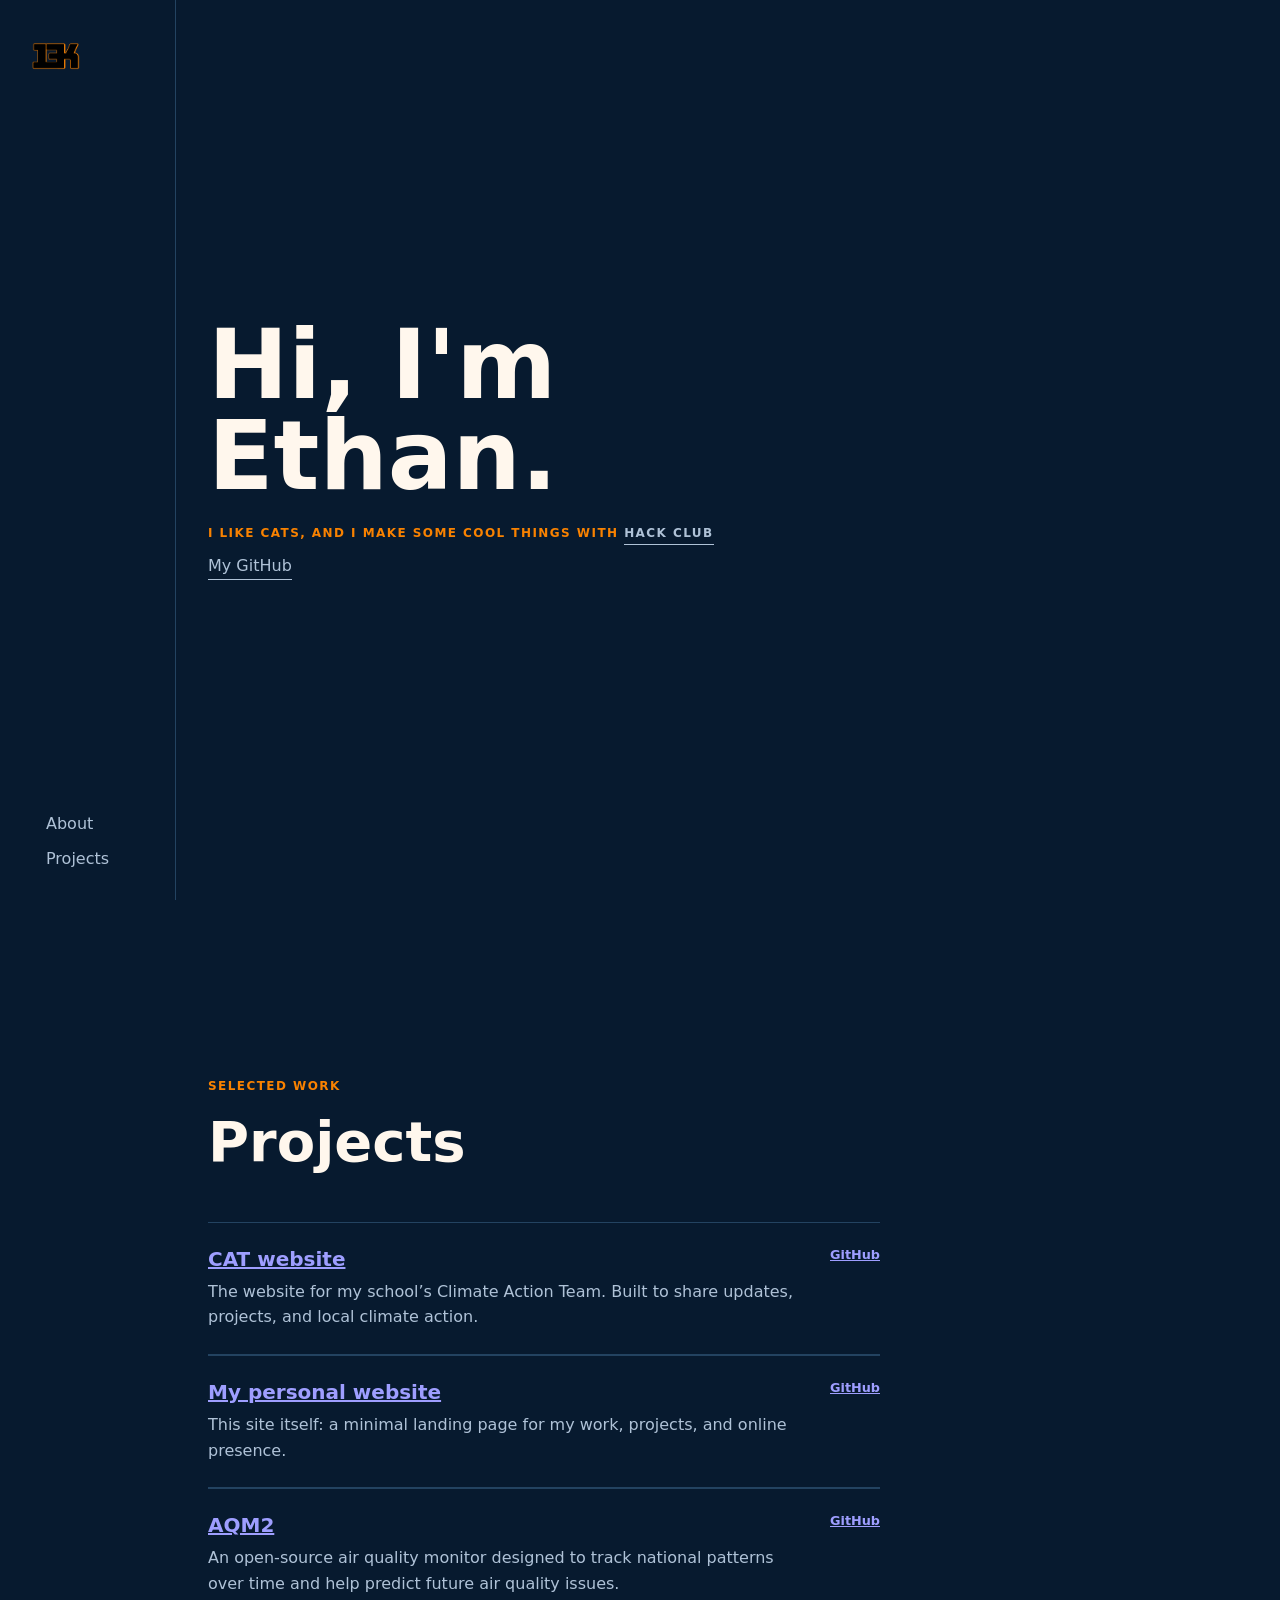
==== commit f51f0c5a: "rmv" ====
--- a/index.html
+++ b/index.html
@@ -23,7 +23,7 @@
       <section id="about" class="section about" aria-labelledby="about-title">
         <h1 id="about-title">Hi, I'm Ethan.</h1>
         <p class="eyebrow">I like cats, and i make some cool things with <a class="text-link" href="https://hackclub.com">Hack CLub</a></p>
-        <a class="text-link" href="https://github.com/EthanK511">My GitHub <span aria-hidden="true">-&gt;</span></a>
+        <a class="text-link" href="https://github.com/EthanK511">My GitHub</a>
       </section>
 
       <section id="projects" class="section" aria-labelledby="projects-title">
